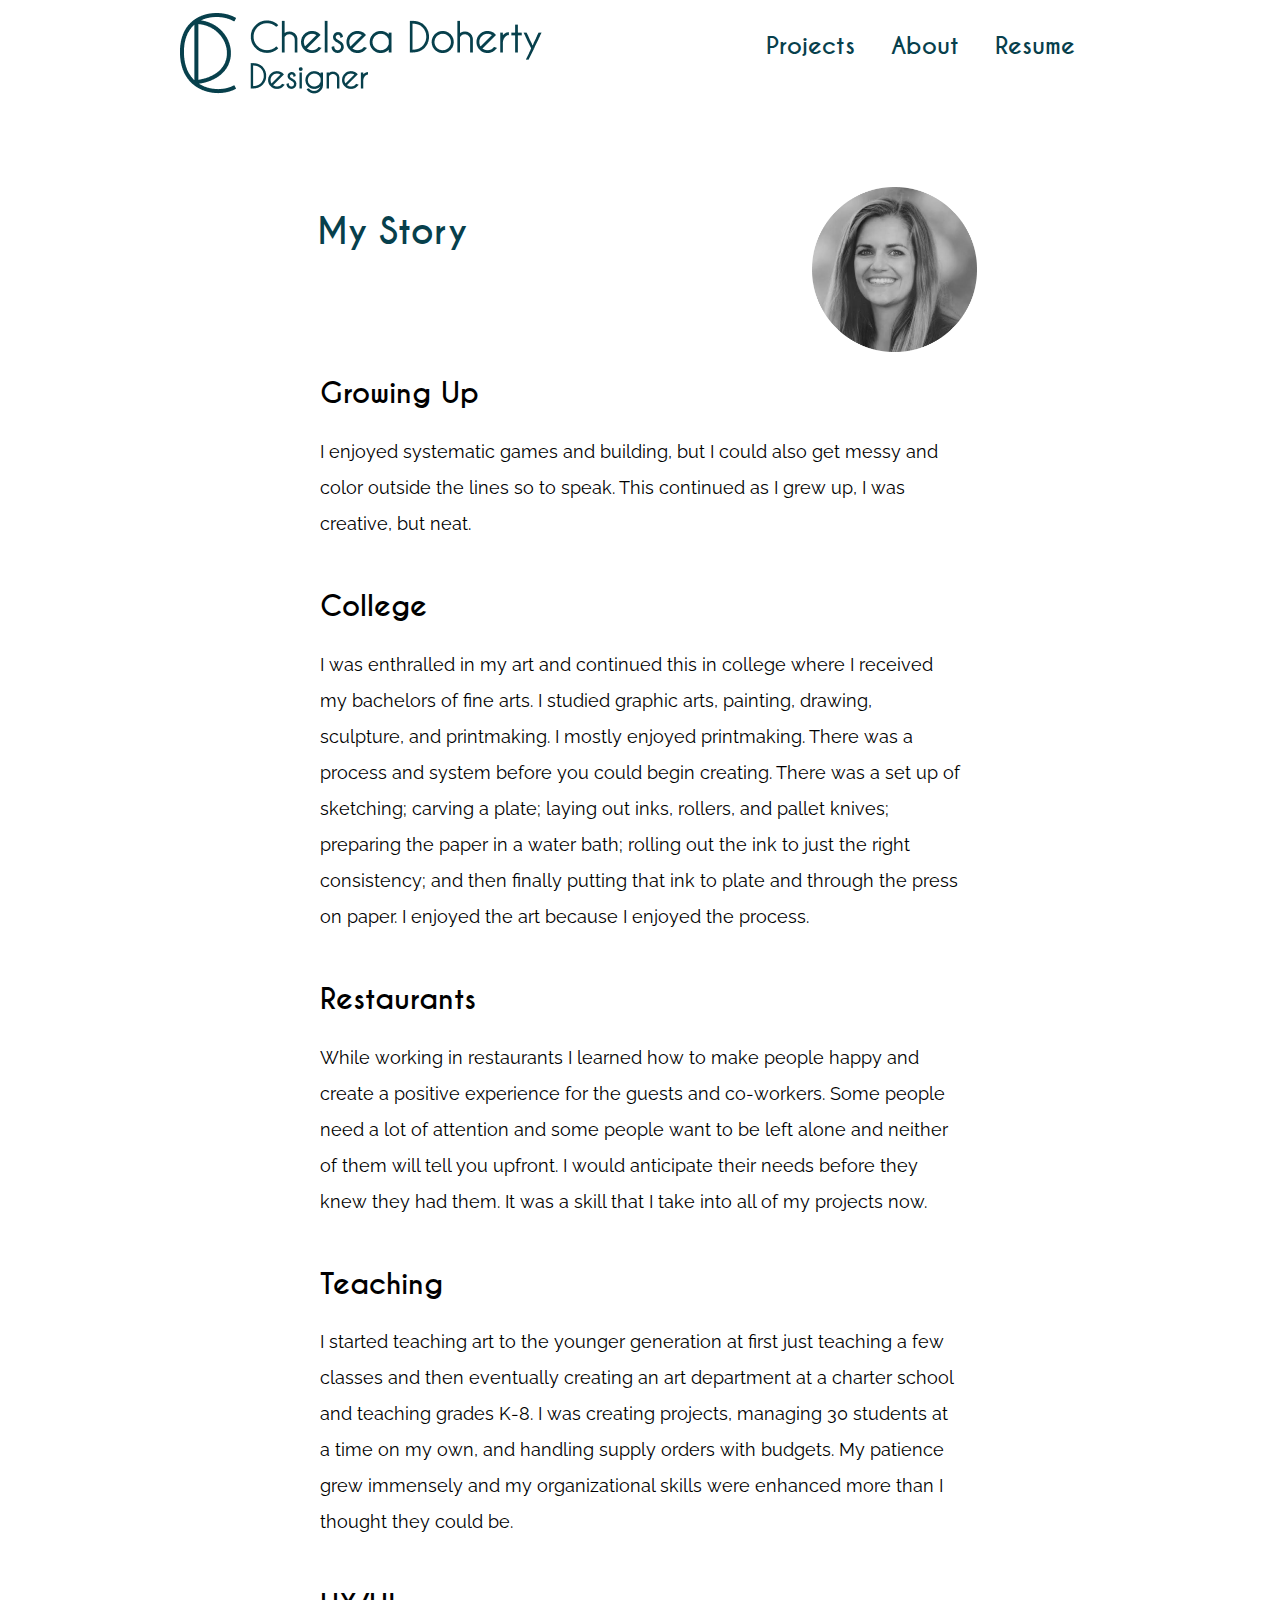
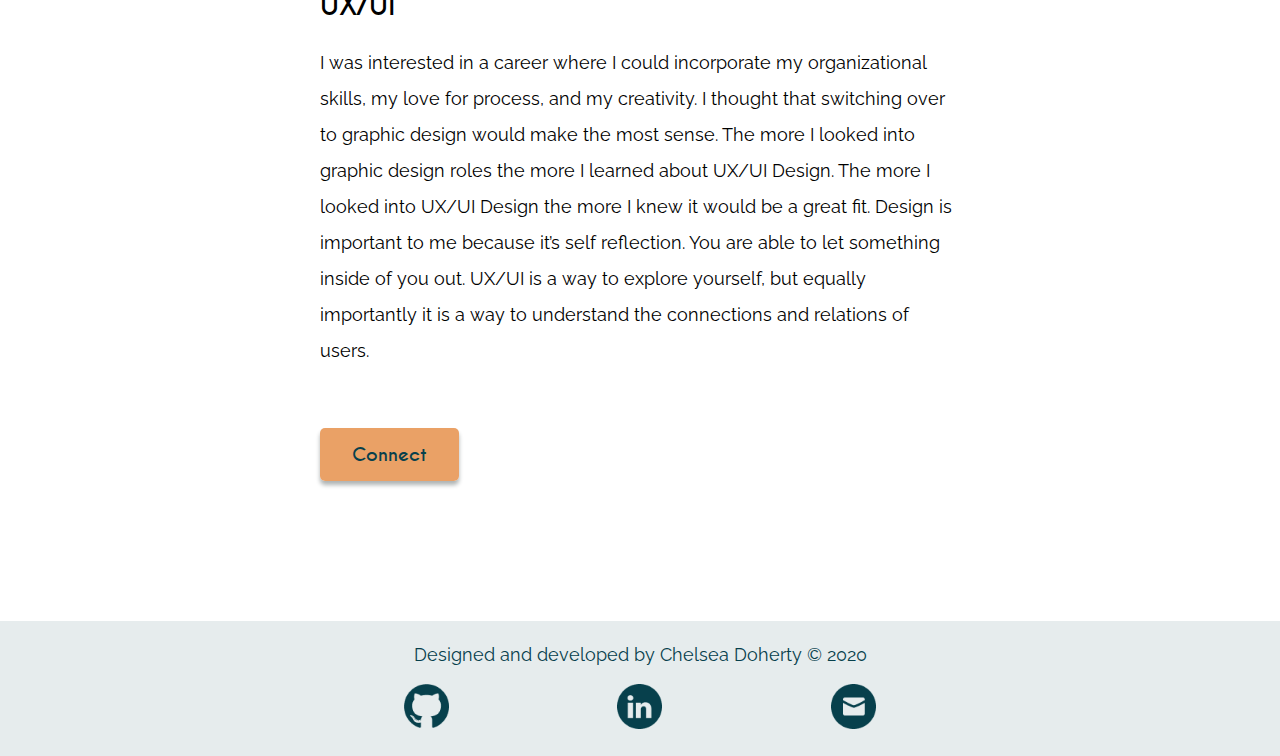
==== about.html @ 0bfe5047 "portfolio review edits" ====
<!DOCTYPE html>
<html>
  <head>
    <meta charset="utf-8">
    <meta name="viewport" content="width=device-width, initial-scale=1.0">
    <title>About | Chelsea Doherty</title>
    <link rel="stylesheet" href="css/reset.css">
    <link rel="stylesheet" href="css/style.css">
    <link href="https://fonts.googleapis.com/css2?family=Raleway:wght@400;700&display=swap" rel="stylesheet">
    <!---FAVICON--->
      <link rel="shortcut icon" type="image/x-icon" href="favicon.ico">
  </head>
  <body>
    <div class="container2">

      <!--- NAV BAR -->
      <div class="header-other">
        <section class="landinglogo">
          <a href="index.html"><img src="img/cdlogo.png" class="cdlogo"></a>
          <a class="logotxt" href="index.html"><img src="img/landinglogo.png"></a>
        </section>
        <section class="navigationbar">
          <ul class="navbar">
            <!---<a class="navbar" href="contact.html">Contact</a>-->
            <a class="navbar" href="index.html#projects">Projects</a>
            <a class="navbar" href="about.html">About</a>
            <a class="navbar" href="cdresume.pdf" target="_blank">Resume</a>
          </ul>
        </section>
      </div>

      <!--- hero unit -->
      <div class="hero-about">
        <section class="heroleft-about">
          <h1>My Story</h1>
        </section>
        <section class="heroright-about">
          <img class="headshot-about" src="img/headshot.png">
        </section>
      </div>


      <!-- ABOUT TEXT -->
      <section class="abouttext">
          <h2>Growing Up</h2>
            <p>I enjoyed systematic games and building, but I could also get messy and color outside the lines so to speak. This continued as I grew up, I was creative, but neat.</p>
          <h2>College</h2>
            <p>I was enthralled in my art and continued this in college where I received my bachelors of fine arts. I studied graphic arts, painting, drawing, sculpture, and printmaking. I mostly enjoyed printmaking. There was a process and system before you could begin creating. There was a set up of sketching; carving a plate; laying out inks, rollers, and pallet knives; preparing the paper in a water bath; rolling out the ink to just the right consistency; and then finally putting that ink to plate and through the press on paper. I enjoyed the art because I enjoyed the process.</p>
          <h2>Restaurants</h2>
            <p>While working in restaurants I learned how to make people happy and create a positive experience for the guests and co-workers. Some people need a lot of attention and some people want to be left alone and neither of them will tell you upfront. I would anticipate their needs before they knew they had them. It was a skill that I take into all of my projects now.</p>
          <h2>Teaching</h2>
            <p>I started teaching art to the younger generation at first just teaching a few classes and then eventually creating an art department at a charter school and teaching grades K-8. I was creating projects, managing 30 students at a time on my own, and handling supply orders with budgets. My patience grew immensely and my organizational skills were enhanced more than I thought they could be.</p>
          <h2>UX/UI</h2>
            <p class="lastp">I was interested in a career where I could incorporate my organizational skills, my love for process, and my creativity. I thought that switching over to graphic design would make the most sense. The more I looked into graphic design roles the more I learned about UX/UI Design. The more I looked into UX/UI Design the more I knew it would be a great fit. Design is important to me because it’s self reflection. You are able to let something inside of you out. UX/UI is a way to explore yourself, but equally importantly it is a way to understand the connections and relations of users.</p>
          <a class="button" href="https://www.index.html/connect" title="Contact Chelsea" target="_blank">Connect</a>
      </section>

      <!--- footer -->
      <section class="footerline">
      </section>
      <div class="footer">
        <section class="footertext">
        <class="footertext">Designed and developed by Chelsea Doherty © 2020
        </section>
        <ul class="socialicon">
          <li class="social"><a href="https://github.com/chels62789" title="Chelsea's Github Page" target="_blank"><img class="git" src="img/github.png"></a>
          <li class="social"><a href="https://www.linkedin.com/in/chelseamaried/" title="Chelsea's Linkedin Page" target="_blank"><img class="linkedin" src="img/linkedin.png"></a>
          <li class="social"><a href="mailto:dohertycarr@gmail.com" title="Chelsea's Email" target="_blank"><img class="mail" src="img/mail.png"></a>
        </ul>
      </div>
    </div>

        <!-- Global site tag (gtag.js) - Google Analytics -->
    <script async src="https://www.googletagmanager.com/gtag/js?id=UA-168282240-1"></script>
    <script>
    window.dataLayer = window.dataLayer || [];
    function gtag(){dataLayer.push(arguments);}
    gtag('js', new Date());

    gtag('config', 'UA-168282240-1');
    </script>
        <!-- End Google Analytics -->
  </body>
</html>
---- css/style.css ----
*, *:before, *:after {
  box-sizing: border-box;
}


@font-face {
    font-family: 'caviar_dreamsregular';
    src: url('../caviardreams/caviardreams-webfont.woff2') format('woff2'),
         url('../caviardreams/caviardreams-webfont.woff') format('woff');
    font-weight: normal;
    font-style: normal;
  }

@font-face {
    font-family: 'caviar_dreamsbold';
    src: url('../caviardreams/caviardreams_bold-webfont.woff2') format('woff2'),
         url('../caviardreams/caviardreams_bold-webfont.woff') format('woff');
    font-weight: normal;
    font-style: normal;
  }

@font-face {
    font-family: 'social_media_circledregular';
    src: url('../socialmedia/socialmedia-webfont.woff2') format('woff2'),
         url('../socialmedia/socialmedia-webfont.woff') format('woff');
    font-weight: normal;
    font-style: normal;
}


html {
  font-family: 'Raleway', sans-serif;
  font-size: 1vh;
  box-sizing: border-box;
  scroll-behavior: smooth;

}

body {
 background-color: white;
 font-family: 'Raleway', sans-serif;
}


.container {
  background-image: url("../img/heroshapes.png");
  background-size: 1440px;
  background-repeat: no-repeat;
  font-family: 'Raleway';
  height: 100vh;
  margin: 0 auto;
  max-width: 1440px;
}


.container2{
  /*background-image: url("../img/backgroundabout.png");
  background-repeat: no-repeat;
  /*background-position: 6.5% 0%;*/
  font-family: 'Raleway';
  height: 100vh;
  margin: 0 auto;
  max-width: 1440px;
}


/* NAVBAR (CD logo, name, navigation bar)*/

.mobilename{
  display: none;
}

.header-homepage{
  /*background-image: url("../img/heroshapes.png");*/
  background-repeat: no-repeat;
  background-size: cover;
  display: flex;
  max-width: 1440px;
}


.header-other{
  background-repeat: no-repeat;
  background-size: cover;/*100% 70.1rem;*/
  display: flex;
  width: 100%;
  /*background-image: url("../img/heroshapes.png");*/
  /*background-position: 15% 0%;*/
}

.cdlogo{
  padding-right: 2%;
}

.landinglogo {
  flex: 1;
  padding-left: 14%;
  padding-top: 1%;
  text-decoration: none;
}

.navigationbar {
  flex: 1;
  margin-left: 0 auto;
  margin-right: 0 auto;
}

.navbar{
  float: left;
  top: 0;
  text-decoration: none;
}

.navbar {
  color: #07404C;
  font-family: 'caviar_dreamsbold';
  font-size: 2.5vh;
}

.navbar:hover{
  color: #000000;
}

.navbar {
  padding: 2rem;
}

/**********************HERO************************/
/* HERO HOMEPAGE*/
.hero{
  color: #07404C;
  display: flex;
  width: 100%;
}

.heroleft {
  flex: 1;
  margin-left:19%;
  margin-top: 7%;
}

.heroright{
  flex: 1;
  margin-left: 30rem;
  margin-top: 10%;
}

.herorightipad{
  display: none;
}

img.headshot {
  padding-top: 5%;
  width: 70%;
}

/*HERO ABOUT*/
.hero-about{
  color: #07404C; /*dark green*/
  display: flex;
  margin-top: 5%;
}

.heroleft-about{
  flex: 1;
  padding-left: 14%;
}

.heroright-about{
  flex: 1;
}

img.headshot-about{
  margin-left: 15%;
  margin-top: 5%;
  width:30%;
}

/*HERO PROJECT*/

.project-right-mobile{
  display: none;
}
.project-hero{
  color: #07404C; /*dark green*/
  display:flex;
  margin-top: 0%;
}

.ccf-title{
  padding-bottom: 5%;
}

.project-left{
  flex:1.2;
  padding-left: 5%;
}

.project-right{
  flex:1;

  width: 100%;
}

.ccfdesktop{
  padding-top: 10%;
  width: 90%;
}

/* DEFAULT STYLES*/

.twolist{
  flex: 1;
  font-family: 'Raleway';
  font-size: 2rem;
  line-height: 3rem;
  margin-bottom: 5%;
  padding-bottom: 0%;
  width: 36rem;
}

.threelist{
  flex: 1;
  font-family: 'Raleway';
  font-size: 1.6rem;
  line-height: 4rem;
  margin-bottom: 5%;
  padding-bottom: 0%;
  width: 20rem;
}

p{
  font-family: 'Raleway';
  font-size: 2rem;
  line-height: 4rem;
  margin-bottom: 2%;
  margin-left: auto;
  margin-right: auto;
  padding-bottom: 0%;
  padding-left: 25%;
  padding-right: 25%;
}

h1 {
  font-family: 'caviar_dreamsbold';
  font-size: 3.9rem;
  font-style: bold;
  padding-bottom: 2%;
  padding-top: 10%;
  margin-left: 25%;
}

h2 {
  font-size: 3.125rem;
  font-family: 'caviar_dreamsbold';
  padding-bottom: 2%;
  padding-top: 2%;
  margin-left: 25%;
}

h3 {
  font-family: 'Raleway', sans-serif;
  font-weight: normal;
  font-size: 2.4rem;
  line-height: 3rem;
  padding-bottom: 2rem;
  padding-top: 5%;
}

h4{
  font-size: 2.4rem;
  font-weight: bolder;
}

h5{
  font-family: 'Raleway';
  font-size: 1.6rem;
  line-height: 3rem;
}

h6{
  font-size: 2rem;
  line-height: 3rem;
}

h7{
  font-family: 'caviar_dreamsbold';
  line-height: 6rem;
  font-size: 5rem;
}



.h3home{
  display: block;
  font-size: 2.4rem;
  padding-bottom: 20%;
  padding-top: 2%;

}


.button{
  background-color: #EAA166;
  border: none;
  border-radius: 5px;
  box-shadow: 0px 4px 4px #AFB4B4;
  color: #07404C;
  font-family: 'caviar_dreamsbold';
  font-size: 2rem;
  margin-bottom: 10%;
  margin-left: 25%;
  margin-top: 25%;
  padding: 15px 32px;
  text-align: center;
  text-decoration: none;
}

.casestudy-connect{
  background-color: #EAA166;
  border: none;
  border-radius: 5px;
  box-shadow: 0px 4px 4px #AFB4B4;
  color: #07404C;
  font-family: 'caviar_dreamsbold';
  font-size: 2rem;
  margin-bottom: 10%;
  margin-left: 25%;
  margin-top: 25%;
  padding: 15px 32px;
  text-align: center;
  text-decoration: none;
}



 .email{
   text-decoration: none;
 }

.button-connect{
  background-color: #EAA166;
  border: none;
  border-radius: 5px;
  box-shadow: 0px 4px 4px #AFB4B4;
  color: #07404C;
  font-family: 'caviar_dreamsbold';
  font-size: 2rem;
  margin-bottom: 10rem;
  padding: 15px 32px;
  text-decoration: none;
  text-align: center;
}

.button:hover{
    color: none;
     background: #EAC6A8;
}

.button-connect:hover{
  color: none;
   background: #EAC6A8;
}

.buttoncasestudy:hover{
  color: none;
   background: #EAC6A8;
}

.spacer{
  height: 5%;
}

.spacer2{
  height: 15%;
}


/*************************** HOMEPAGE*************************/

/* CAPSTONE PROJECT*/

.projectline{
background-color: #E6ECED;
height: 5px;

}

.projectlineimg{
background-color: #E6ECED;
height: 5px;
}

.projectlinebottom1{
background-color: #E6ECED;
height: 5px;
margin-top: 75px;
margin-bottom: 0;
}

.capstoneproject {
  color: #07404C;
  display: flex;
  margin-bottom: 3%;
  margin-top: 5%;
  width: 100%;
}

.capstone{
  /*background-color: #FDEACE;*/
  flex: 1;

}

.capimage{
  flex: 1;
}


.homedescription {
  margin-left: auto;
  margin-right: auto;
  padding-left: 25%;
  padding-right: 25%;
}

img.tvpreview{
  width:50%;
}

/* COMMONCORE PROJECT*/
.commoncoreproject{
  color: #07404C;
  display:flex;

}

.commoncore{
  /*background-color: #BFD5DA;*/
  flex: 1;

}

.ccfimage{
  flex: 1;
  width: 100%;
}


img.ccfpreview{
  width: 100%;
}



/*************************** ABOUT*************************/

.abouttext{
  padding-bottom: 12%;
}

.lastp{
  margin-bottom: 6%;
}



/*************************** COMMON CORE FINDER *************************/

.tvtellhero2{
  width: 50%;
  margin-top: 3%;
}

/**** PROJECT INTRO ****/
.introduction{
  padding-bottom: 5%;
  padding-top: 5%;
}


/**** DELIVERABLES ****/
.deliv-description{
  background-color: #F2F1F1;
  display: flex;
  padding-bottom: 3%;
  padding-top: 3%;
}

.role{
  margin-left: 25%;
  width: 30rem;
}

.tools{
  width: 30rem;
}

.deliverables{
  width: 30rem;
}

.deliv{
  font-size: 3.125rem;
  line-height: 4rem;
}

.delivs{
  font-size: 1.6rem;
  line-height: 3rem;
  list-style-type: none;
}

/**** DISCOVERY AND RESAERCH ****/

.casestudysection{
  background-color: #FDEACE;
  font-family: 'caviar_dreamsregular';
  margin-left: 0;
  margin-top: 5%;
  margin-bottom: 2%;
  margin-right: 45%;
  padding-left: 25%;
  padding-top: 2%;
}

.onesixbold{
  font-size: 2rem;
  font-weight: bolder;
  line-height: 4rem;
  margin-left: 25%;

}

.most{
  display: flex;
  margin-left: auto;
  margin-right: auto;
  padding-left: 25%;
  padding-right: 25%;
}

.mostleft{


}

.mostright{
padding-left: 4%;
}

.percent{
  display: flex;
  padding-bottom: 5%;
  padding-top: 5%;
  margin-left: auto;
  margin-right: auto;
  font-size: 2rem;
  padding-left: 25%;
  padding-right: 25%;
  line-height: 4rem;
}

.eight{
  background-image: url("../img/crmcircle.png");
  background-repeat: no-repeat;
  padding-right: 5%;
}

.sixtysix{
  background-image: url("../img/bluecircle.png");
  background-repeat: no-repeat;
  padding-right: 5%;
}

.eightythree{
  background-image: url("../img/crmcircle.png");
  background-repeat: no-repeat;
  margin-bottom: 3%;
}


.squaretext{
  background-color: #F2F1F1;
  font-family: 'Raleway';
  font-size: 2rem;
  line-height: 4rem;
  margin-left: 25%;
  margin-bottom: 5%;
  padding: 5% 5% 5% 5%;
  width: 50%;
}

.squaretextblue{
  background-color: #BFD5DA;
  font-family: 'Raleway';
  font-size: 2rem;
  line-height: 4rem;
  margin-bottom: 5%;
  margin-left: 25%;
  padding: 5% 5% 5% 5%;
  width: 50%;
}

/***** The Competition ******/


.competition{
  font-size: 1.6rem;
  display: flex;
  margin-left: auto;
  margin-right: auto;
  margin-top: 2%;
  margin-bottom: 5%;
  text-align: left;
  width: 100%;
  padding-left: 25%;
  padding-right: 25%;
}


.comps{
  font-size: 2rem;
  font-family: 'Raleway';
  line-height: 3rem;
  margin-top: 5%;
  margin-bottom: 5%;
}


b.comps{
  text-align: left;
  font-size: 2rem;
  line-height: 3rem;
  font-weight: bolder;
}

.pinterest{
  flex: 1;
  padding-right: 10%;
}

.googlec{
  flex:1;
  padding-right: 10%;
}

.tpayt{
  flex:1;
}

/***** USER PERSONAS ******/


.personas{
  display: flex;
  margin-left: 25%;
  margin-bottom: 5%;
}

.personaimg{
  padding-bottom: 10%;
}

.alana{
padding-left: 20rem;
}

.personatxt{
  font-family: 'Raleway';
  font-size: 2rem;
  line-height: 3rem;
}

.buttoncasestudy{
  background-color: #EAA166;
  border: none;
  box-shadow: 0px 4px 4px #AFB4B4;
  border-radius: 5px;
  color: #07404C;
  font-family: 'caviar_dreamsbold';
  font-size: 2rem;
  margin: 25% 0% 25% 25%;
  padding: 15px 32px;
  text-align: center;
  text-decoration: none;
}


.audience{
  width: 30rem;
  padding-top: 3%;
  padding-bottom: 3%;
  padding-left: 3%;
  margin-left: 25%;
  background-color: #BFD5DA; /*blue*/
}

.priorities{
  background-color: #FDEACE; /*cream*/
  margin-left:35%;
  margin-bottom: 5%;
  padding-top: 5%;
  padding-bottom: 5%;
  padding-left: 7%;
  width: 50rem;
}

/*
li{
  font-size: 2rem;
  line-height: 3rem;
  width: 72rem;
}
*/

/****** USER FLOWS *****/

.userflows{
  margin-left: 25%;
  padding-bottom: 5%;
}


.ufsketch{
  padding-bottom: 5%;
  width: 75%;
}

.ufvector{
  padding-bottom: 5%;
  width: 75%;
}



/****** WIREFRAMES ************/

.wireframes{
  display: inline;
  margin-left: 16rem;
  padding-bottom: 5%;
  width: 80rem;
}

.wireframesketch{
  display: block;
  margin-left: auto;
  margin-right: auto;
  width: 50%;
}

.wireframevector{
  display: block;
  margin-left: auto;
  margin-right: auto;
  margin-bottom: 5%;
  width: 50%;
}

.whatchange{
  margin-left: 25%;
}

.addmargin{
  margin-left: 25%;
}




/***************** VISUAL DESIGN ********************/

.centerimg{
  display: block;
  margin-left: auto;
  margin-right: auto;
  margin-top: 5%;
}

.tvcenterimg{
  display: block;
  margin-left: auto;
  margin-right: auto;
  margin-top: 5%;
  width:50%;
  padding-bottom: 5%;
}

.tvcenterimg2{
  display: block;
  margin-left: auto;
  margin-right: auto;
  margin-top: 5%;
  width:100%;
  padding-bottom: 5%;
}

.tvcenterimg3{
  display: block;
  margin-left: auto;
  margin-right: auto;
  margin-top: 5%;
  width:50%;
  padding-bottom: 5%;
}

.tvbranding{
  width:25%;
}

.centerimgsmaller{
  display: block;
  margin-left: auto;
  margin-right: auto;
  margin-top: 5%;
  margin-bottom:5%;
}

.usertest{
  margin-top: 500px;
}

/*
ul{
  font-size: 2rem;
  font-weight: bold;
  line-height: 3rem;
}

*/

.brainstormname{
  background-color: #BFD5DA;
  display: flex;
  list-style: none;
  margin-left: 25%;
  margin-bottom: 5%;
  padding: 5%;
  width: 50%;
}

.keyword{
  width: 40rem;
}

.names{
  width: 25rem;
}


/* CONCLUSION */

.conclusiontxt{
  padding-top: 3%;
  padding-bottom: 3%;
}

.back{
  text-align: center;
  font-family: 'caviar_dreamsregular';
  font-size: 20rem;
  padding-bottom: 5%;
}

img.backtotop{
  width: 10rem;
  height: 10rem;
}



/***************************  FOOTER ***************************************/

.footerline{
  /*background-color: #07404C;*/
  height: 3px;
}

.footer{
  background-color: #E6ECED;
  color: #07404C;
  display: inline-block;
  width: 100%;
}


.footertext{
  flex: 1;
  margin-top: 2%;
  margin-bottom: 1%;
  font-size: 2rem;
  text-align: center;
}


.socialicon{
  display: flex;
  padding-left: 25%;
  padding-right: 25%;
  margin-bottom: 1%;
}

.social{
  margin: 0 auto;
  padding-top: 1%;
  padding-bottom: 2%;

}


/* SOCIAL ICONS*/

img.mail{
  height: auto;
  width: 5rem;
}

img.git{
  height: auto;
  width: 5rem;
}

img.linkedin{
  height: auto;
  width: 5rem;
}

img.insta{
  height: auto;
  width: 5rem;
}



/*************************** MEDIA QUERIES *************************/

/****************************IPAD LANDSCAPE**************************/
@media screen and (max-width: 1115px) {

  .container{
    background-size: 1115px;
  }


  .navbar{
    padding-left: 0;
  }

.logotxt{
  padding: 2%;
  width: 80%;
}

  .landinglogo{
    display: flex;
    margin: 1%;
  }

h7{
  display:none;
}

}


/****************************IPAD PORTRAIT****************************/
@media screen and (max-width: 990px) {


  img.headshot {
  display: block;
  width: 25%;
  }

  .herorightipad{
    display: flex;
      background-color: #BFD5DA;
  }

  .heroright{
    display: none;
  }

  .heroleft{
    background-color: none;
  }

  .headshotipad{
    padding-top: 5%;
    width:25%;
    margin-left: 10%;
  }

.container{
  width: 100%;
  background-image: none;
  margin: 0 auto;
}

.container2{
  width: 100%;
  background-image: none;
  margin: 0 auto;
}

h1{
  margin-left: 10%;
}

h2{
  margin-left: 10%;
  padding-top: 10%;
}

p{
  padding-left: 10%;
  padding-right: 10%;
  padding-bottom: 10%;
}

.button{
  margin-top: 10%;
  margin-left: 10%;
  margin-right: auto;
  margin-bottom: 50px;
}



.button-connect{
  margin-left: auto;
  margin-right: auto;
}




.logotxt{
  height: 85%;
  width: 80%;
  display:none;

}

.landinglogo{
  padding-left: 2%;
}

.cdlogo {
 margin-left: none;
 padding-left: none;
 margin-bottom: 0;
 margin-bottom: 0;

}

.header-homepage{
  padding: 0;
  margin: 0;
}

.header-other{
  padding-top: 1%;
  margin-bottom: 1%;

}

.navbar {
  display: flex;
  margin-top: 0;
  margin-bottom: 0;

}

.mobilename{
  background-color:#BFD5DA;
  display: block;
  font-size: 4rem;
  font-family: 'caviar_dreamsbold';
  margin-right: auto;
  margin-left: auto;
  color: #07404C;
  padding-top: 5%;
  padding-left: 10%;
  padding-right: 10%;

}

.heroleft{
  background-color:#BFD5DA;
  margin-left: auto;
  margin-right: auto;
  height:375px;
  margin-top: 0;
  padding-top: 5%;
  padding-left: 10%;
  padding-right: 10%;
  text-decoration: none;
}

.hero{
  padding-left: 0;
  display:block;
}

.mobilelanding{
  background-color: #BFD5DA;
}

.h3home{
  background-color: #BFD5DA;
  display: block;
  margin-left: 0;
  margin-top: 2%;
}

.capstone{
  flex:none;
  height: 400px;
  margin-bottom: 0;
}

.capstoneproject{
  display:block;
  margin-top: 50px;
  margin-left: 0;
  padding-bottom: 0;
}

.projectlinebottom{
  display: none;
}

.projectlineimg{
  display: none;
}

.homedescription{
  padding-left: 10%;
  padding-right: 10%;

}

.commoncoreproject{
  display:block;
  margin-top: 50px;
  padding-bottom: 0;
}

.commoncore{
  height:450px;
}

.hero{
  display:block;

}

.hero-about{
  padding-bottom: 10%;
  background-color:#BFD5DA;
  margin-bottom: 10%;
  margin-top: 0;
  padding-top: 5%;
}

.heroleft-about{
  padding-left:0;
  margin-top: auto;
  margin-bottom: auto;

}
img.headshot-about{
  width:60%;
}

.ccfpreview{

}

.spacer2{

}

/*****************************CASESTUDY IPAD (PORTRAIT max 990)*****************************/



.centerimg{
  width: 100%;
  margin-left: 0;
  margin-right: 0;
}

.centerimgsmaller{
  width: 60%;
  margin-left: 20%;
}

.project-hero{
  background-color: #BFD5DA;
  display: block;
  width: 100%;
  height: 80%;
  margin-top: 0px;
}

.ccfdesktop{
  width: 50%;
  padding-bottom: 3%;
}

.project-right-mobile{
  display: inline;
  margin-left: 25%;
  margin-right: 25%;
  margin-top: 3%;
  width: 100%;
}
.project-right{
  display:none;
}


.role{
  margin-left: 5%;
}
.deliverables{
  margin-right: 5%;
}

.tools{
  margin-left: 5%;
}

.casestudysection{
  margin-right: auto;
  margin-left: auto;
  padding-left: 10%;
  margin-top: 10%;
}

.onesixbold{
  margin-left: auto;
  margin-right: auto;
  width: 80%;
}

.most{
  display:block;
  padding-left: 10%;
  padding-right: 10%;
}

.mostright{
  padding-left: 0;
}

.percent{
  display:block;
  width: 80%;
  padding:0;
}

.eight{
  background-size: contain;
}

.sixtysix{
  background-size: contain;
}

.eightythree{
  background-size: contain;
}

.squaretext{
  width:80%;
  margin-left: auto;
  margin-right: auto;
}

.competition{
  text-align: left;
  padding-top: 5%;
  padding-left: 0;
  padding-right: 0;
  width:80%;

}

.pinterest{
  padding-bottom: 10%;
}

.googlec{
  padding-bottom: 10%;
  line-height: 3rem;
}

.squaretextblue{
  width: 80%;
  margin-left: auto;
  margin-right: auto;
  margin-bottom: 10%;
}

.personas{
  width: 60%;
  margin-left:20%;

}

.courtney{
  padding-top: 10%;
}

.alana{
  padding-left: 20%;
  padding-top: 10%;
  padding-bottom: 10%;
}
h6{
  line-height: 3rem;
  width: 80%;
}

b{
  font-size: 1.6rem;
  font-weight: bolder;
  line-height: 3rem;

}
.comps{
  font-size: 2rem;
  line-height: 3rem;
}
.buttoncasestudy{
  margin-left: 10%;
}

.audience{
  margin-left: auto;
  margin-right: auto;
  padding-left: 15%;
  width: 80%;
}

.priorities{
  margin-left: auto;
  margin-right: auto;
  padding-left: 15%;
  width:80%
}

.userflows{
  padding-top: 5%;
  margin-left: 0;
}

.ufsketch{
  width: 100%;
}

.ufvector{
  width: 100%;
}

.whatchange{
  margin-left: auto;
  margin-right: auto;
  padding-left: 10%;
  padding-top: 10%;
}

.brainstormname{
  margin-left: auto;
  margin-right: auto;
  width: 80%;
}

.addmargin{
 padding-left: 0;
 margin-left: 10%;
}

.heroleft-about{
  padding-left: 30%;
}

.casestudy-connect{
  margin-left: 10%;
}

h6{
  margin-left: 10%;
}

/*FOOTERIPAD*/

.footerline{
  margin-top: 5%;
}

.footertext{
  padding-top: 2%;
  font-size: 1.6rem;
}

.socialicon{
  padding-top: 2%;
  padding-left: 10%;
  padding-right: 10%;
  padding-bottom: 2%;
}

}

/*****************************MOBILE*****************************/
@media screen and (max-width: 575px) {

  img.headshot {
    display: none;
  }

.container{
  width: 100%;
  background-image: none;
  margin: 0 auto;
}

.container2{
  width: 100%;
  background-image: none;
  margin: 0 auto;
}

h1{
  margin-left: 10%;
}

h2{
  margin-left: 10%;
  padding-top: 10%;
}

p{
  padding-left: 10%;
  padding-right: 10%;
  padding-bottom: 10%;
}

h6{
  font-size: 2rem;
}

.button{
  margin-top: 10%;
  margin-left: 10%;
  margin-right: auto;
}

.button-connect{
  margin-bottom: 10%;
  margin-left: auto;
  margin-right: auto;
}


.logotxt{
  height: 85%;
  width: 80%;
  display:none;

}

.landinglogo{
  padding-left: 2%;
}

.cdlogo {
 margin-left: none;
 padding-left: none;

}

.header-homepage{
  padding: 0;
  margin: 0;
}


.navigationbar{
  width: 50%;
}

.navbar {
  display: flex;
  padding: 2rem;
  font-size: 2rem;

}

.mobilename{
  background-color:#BFD5DA;
  display: block;
  font-size: 4rem;
  font-family: 'caviar_dreamsbold';
  margin-right: auto;
  margin-left: auto;
  color: #07404C;
  padding-top: 10%;
  padding-left: 10%;
  padding-right: 10%;

}

.heroleft{
  background-color:#BFD5DA;
  margin-left: auto;
  margin-right: auto;
  height:300px;
  margin-top: auto;
  margin-bottom: auto;
  padding-top: 5%;
  padding-left: 10%;
  padding-right: 10%;
  text-decoration: none;
}

.hero{
  padding-left: 0;
  display:block;
}

.mobilelanding{
  background-color: #BFD5DA;
}

.h3home{
  background-color: #BFD5DA;
  display: block;
  margin-left: 0;
  margin-top: 2%;
}

.capstone{
  flex:none;
  height: 350px;
  margin-bottom: 0;
}

.capstoneproject{
  display:block;

  margin-left: 0;
  padding-bottom: 0;
}

.homedescription{
  padding-left: 10%;
  padding-right: 10%;

}

.commoncoreproject{
  display:block;
  padding-bottom: 0;
}

.commoncore{
  height:375px;
}

.hero{
  display:block;

}

.hero-about{
  padding-bottom: 10%;
  background-color:#BFD5DA;
  margin-bottom: 10%;
  margin-top: 0;
  padding-top: 5%;
  display: block;
}

.heroleft-about{
  padding-left:0%;
  margin-top: auto;
  margin-bottom: auto;
}

.heroright-about{
  margin-left: 35%;

}

img.headshot-about{
  text-align: center;
  margin-left: auto;
  margin-right: auto;
}

.ccfpreview{

}

.spacer2{

}

/*****************************MOBILE CASE STUDY CASESTUDY MOBILE*****************************/
.centerimg{
  width: 100%;
  margin-left: 0;
  margin-right: 0;
}

.tvcenterimg2{
  display: block;
  padding-left: 10px;
  padding-right: 10px;
  margin-left: 10px;
  margin-right: auto;
  margin-top: 5%;
  width:100%;
  padding-bottom: 5%;
}

.tvcenterimg{
  width: 100%;
}

.tvcenterimg3{
  width: 100%;
  padding-left: 5px;
  padding-right: 5px;
}


.centerimgsmaller{
  width: 60%;
  margin-left: 20%;
}

.project-hero{
  background-color: #BFD5DA;
  display: block;
  width: 100%;
  height: 115%;
}

.ccfdesktop{
  padding-bottom: 5%;
  width: 200%;
}

.ccf-title{
  margin-left: 0;
  margin-right: 0;
  padding-left: 10%;
  padding-right: 10%;
}

.project-right-mobile{
  display: block;
  width: 50%;
  margin-left: 0;
}

.project-right{
  display:none;
}

.project-left{
  padding:0;
}

.role{
  margin-left: 5%;
}
.deliverables{
  margin-right: 5%;
}

.tools{
  margin-left: 5%;
}

.casestudysection{
  margin-right: auto;
  margin-left: auto;
  padding-left: 10%;
  margin-top: 10%;
}

.onesixbold{
  margin-left: auto;
  margin-right: auto;
  width: 80%;
  font-size: 2rem;
}

.most{
  display:block;
  padding-left: 10%;
  padding-right: 10%;
}

.percent{
  display:block;
  width: 80%;
  padding:0;
}

.eight{
  margin-top: 10%;
}

.squaretext{
  width:80%;
  margin-left: auto;
  margin-right: auto;
}

.competition{
  text-align: left;
  padding-top: 5%;
  padding-bottom: 5%;
  width:80%;
  display:block;
  padding-left: 0px;
  padding-right: 0px;
  margin-left: auto;
  margin-right: auto;
}

b.comps{
  font-size: 2rem;
}

.pinterest{
  padding-bottom: 10%;
  padding-right: 0px;
}

.googlec{
  padding-bottom: 10%;
  line-height: 3rem;
  padding-right: 0px;
}

.squaretextblue{
  width: 80%;
  margin-left: auto;
  margin-right: auto;
  margin-bottom: 15%;
}

.personas{
  display:block;
}

.personatxt{
  font-size: 2rem;
}

.courtney{
  padding-top: 10%;
}

.alana{
  padding-left: 0;
  padding-top: 10%;
  padding-bottom: 10%;
}
h6{
  line-height: 3rem;
  width: 80%;
}
.comps{
  font-size: 2rem;
  line-height: 3rem;
}
.buttoncasestudy{
  margin-left: 10%;
}

.audience{
  margin-left: auto;
  margin-right: auto;
  padding-left: 15%;
  width: 80%;
}

.priorities{
  margin-left: auto;
  margin-right: auto;
  padding-left: 15%;
  width:80%
}

.userflows{
  padding-top: 5%;
  margin-left: 0;
}

.ufsketch{
  width: 100%;
}

.ufvector{
  width: 100%;
}

.whatchange{
  margin-left: auto;
  margin-right: auto;
  padding-left: 10%;
  padding-top: 10%;
}

.brainstormname{
  margin-left: auto;
  margin-right: auto;
  width: 80%;
}

/*FOOTERMOBILE*/

.footerline{
  margin-top: 5%;
}

.footertext{
  padding-top: 2%;
  font-size: 1.6rem;
}

.socialicon{
  padding-top: 2%;
  padding-left: 10%;
  padding-right: 10%;
  padding-bottom: 2%;
}

}


/*****************************MOBILE SMALL*****************************/
@media screen and (max-width: 375px) {

.project-hero{
  background-color: #BFD5DA;
  display: block;
  width: 100%;
  height: 80%;
}

}
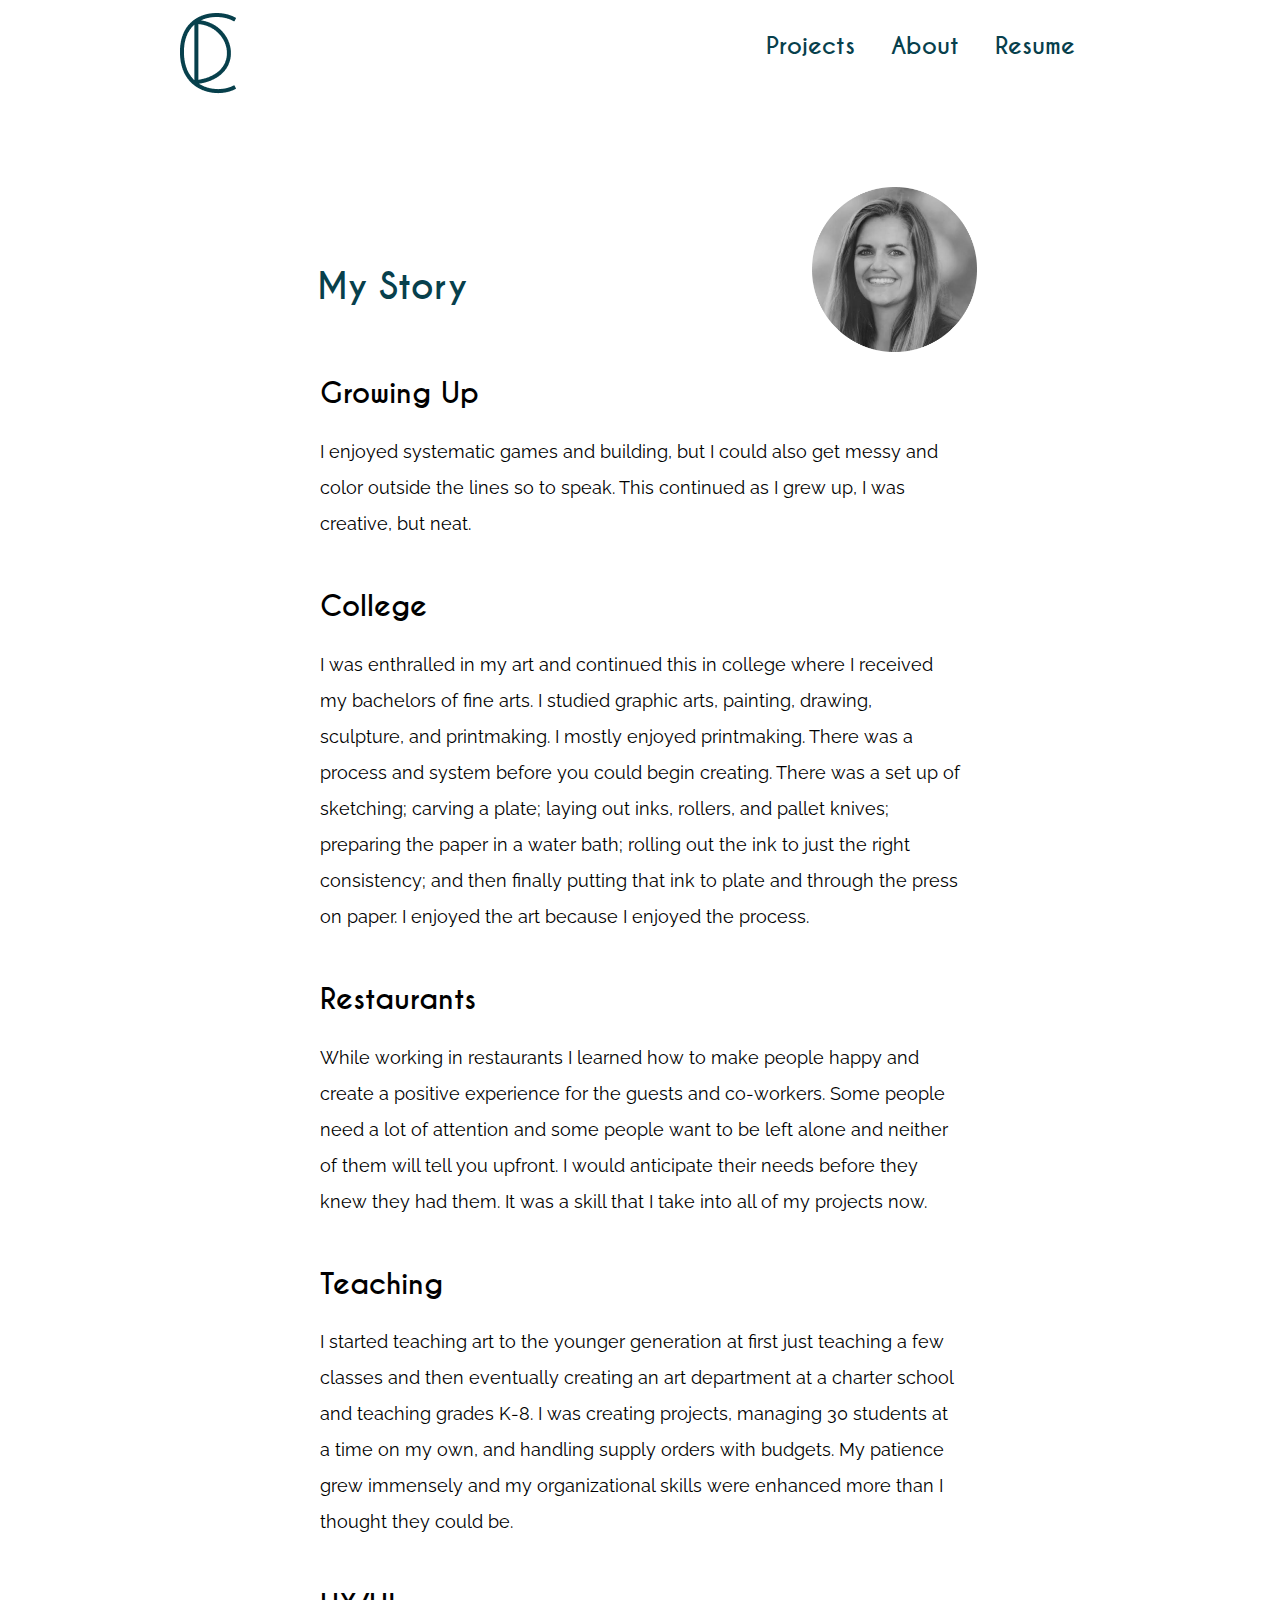
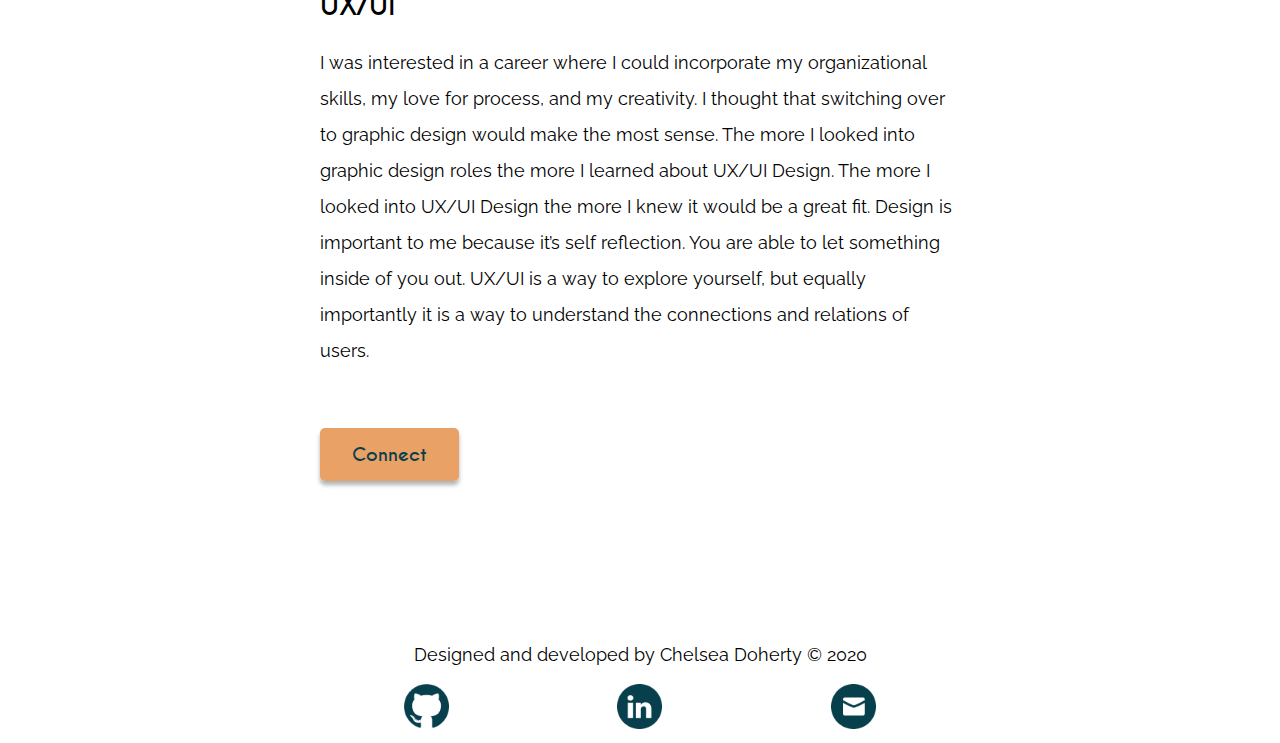
==== commit 9ddbd77f: "validator changes" ====
--- a/about.html
+++ b/about.html
@@ -1,5 +1,5 @@
 <!DOCTYPE html>
-<html>
+<html  lang="en">
   <head>
     <meta charset="utf-8">
     <meta name="viewport" content="width=device-width, initial-scale=1.0">
@@ -7,7 +7,7 @@
     <link rel="stylesheet" href="css/reset.css">
     <link rel="stylesheet" href="css/style.css">
     <link href="https://fonts.googleapis.com/css2?family=Raleway:wght@400;700&display=swap" rel="stylesheet">
-    <!---FAVICON--->
+    <!--FAVICON-->
       <link rel="shortcut icon" type="image/x-icon" href="favicon.ico">
   </head>
   <body>
@@ -16,8 +16,7 @@
       <!--- NAV BAR -->
       <div class="header-other">
         <section class="landinglogo">
-          <a href="index.html"><img src="img/cdlogo.png" class="cdlogo"></a>
-          <a class="logotxt" href="index.html"><img src="img/landinglogo.png"></a>
+          <a href="index.html"><img src="img/cdlogo.png" class="cdlogo" alt="CD logo"></a>
         </section>
         <section class="navigationbar">
           <ul class="navbar">
@@ -35,7 +34,7 @@
           <h1>My Story</h1>
         </section>
         <section class="heroright-about">
-          <img class="headshot-about" src="img/headshot.png">
+          <img class="headshot-about" src="img/headshot.png" alt="CD headshot">
         </section>
       </div>
 
--- a/css/style.css
+++ b/css/style.css
@@ -119,6 +119,7 @@
 
 .navbar:hover{
   color: #000000;
+  text-decoration: underline;
 }
 
 .navbar {
@@ -246,7 +247,7 @@
   font-size: 3.9rem;
   font-style: bold;
   padding-bottom: 2%;
-  padding-top: 10%;
+  padding-top: 20%;
   margin-left: 25%;
 }
 
@@ -264,7 +265,7 @@
   font-size: 2.4rem;
   line-height: 3rem;
   padding-bottom: 2rem;
-  padding-top: 5%;
+  padding-top: 3%;
 }
 
 h4{
@@ -475,7 +476,7 @@
 /**** PROJECT INTRO ****/
 .introduction{
   padding-bottom: 5%;
-  padding-top: 5%;
+  padding-top: 3%;
 }
 
 
@@ -640,6 +641,10 @@
   padding-right: 10%;
 }
 
+.pinimg{
+  margin-bottom: 10%;
+}
+
 .googlec{
   flex:1;
   padding-right: 10%;
@@ -656,6 +661,7 @@
   display: flex;
   margin-left: 25%;
   margin-bottom: 5%;
+  margin-top: 1%;
 }
 
 .personaimg{
@@ -729,7 +735,16 @@
 
 .ufvector{
   padding-bottom: 5%;
+  margin-left: auto;
+  margin-right: auto;
   width: 75%;
+}
+
+.tvufvector{
+  text-align: center;
+  padding-bottom: 5%;
+  margin-left: 10%;
+  width: 50%;
 }
 
 
@@ -771,6 +786,14 @@
 
 /***************** VISUAL DESIGN ********************/
 
+.threetimes{
+  display: block;
+  width: 50%;
+  margin-left: auto;
+  margin-right: auto;
+  margin-top: 5%;
+}
+
 .centerimg{
   display: block;
   margin-left: auto;
@@ -819,6 +842,13 @@
 
 .usertest{
   margin-top: 500px;
+}
+
+.update{
+  margin-left: 25%;
+  padding-top: 5%;
+  padding-bottom: 5%;
+
 }
 
 /*
@@ -863,6 +893,14 @@
   padding-bottom: 5%;
 }
 
+.down{
+  color: #07404C;
+  text-align: center;
+  font-family: 'caviar_dreamsbold';
+  font-size: 20rem;
+  padding-bottom: 5%;
+}
+
 img.backtotop{
   width: 10rem;
   height: 10rem;
@@ -877,7 +915,7 @@
   height: 3px;
 }
 
-.footer{
+footer{
   background-color: #E6ECED;
   color: #07404C;
   display: inline-block;
@@ -1364,7 +1402,7 @@
 }
 
 .ufvector{
-  width: 100%;
+  width: 25%;
 }
 
 .whatchange{
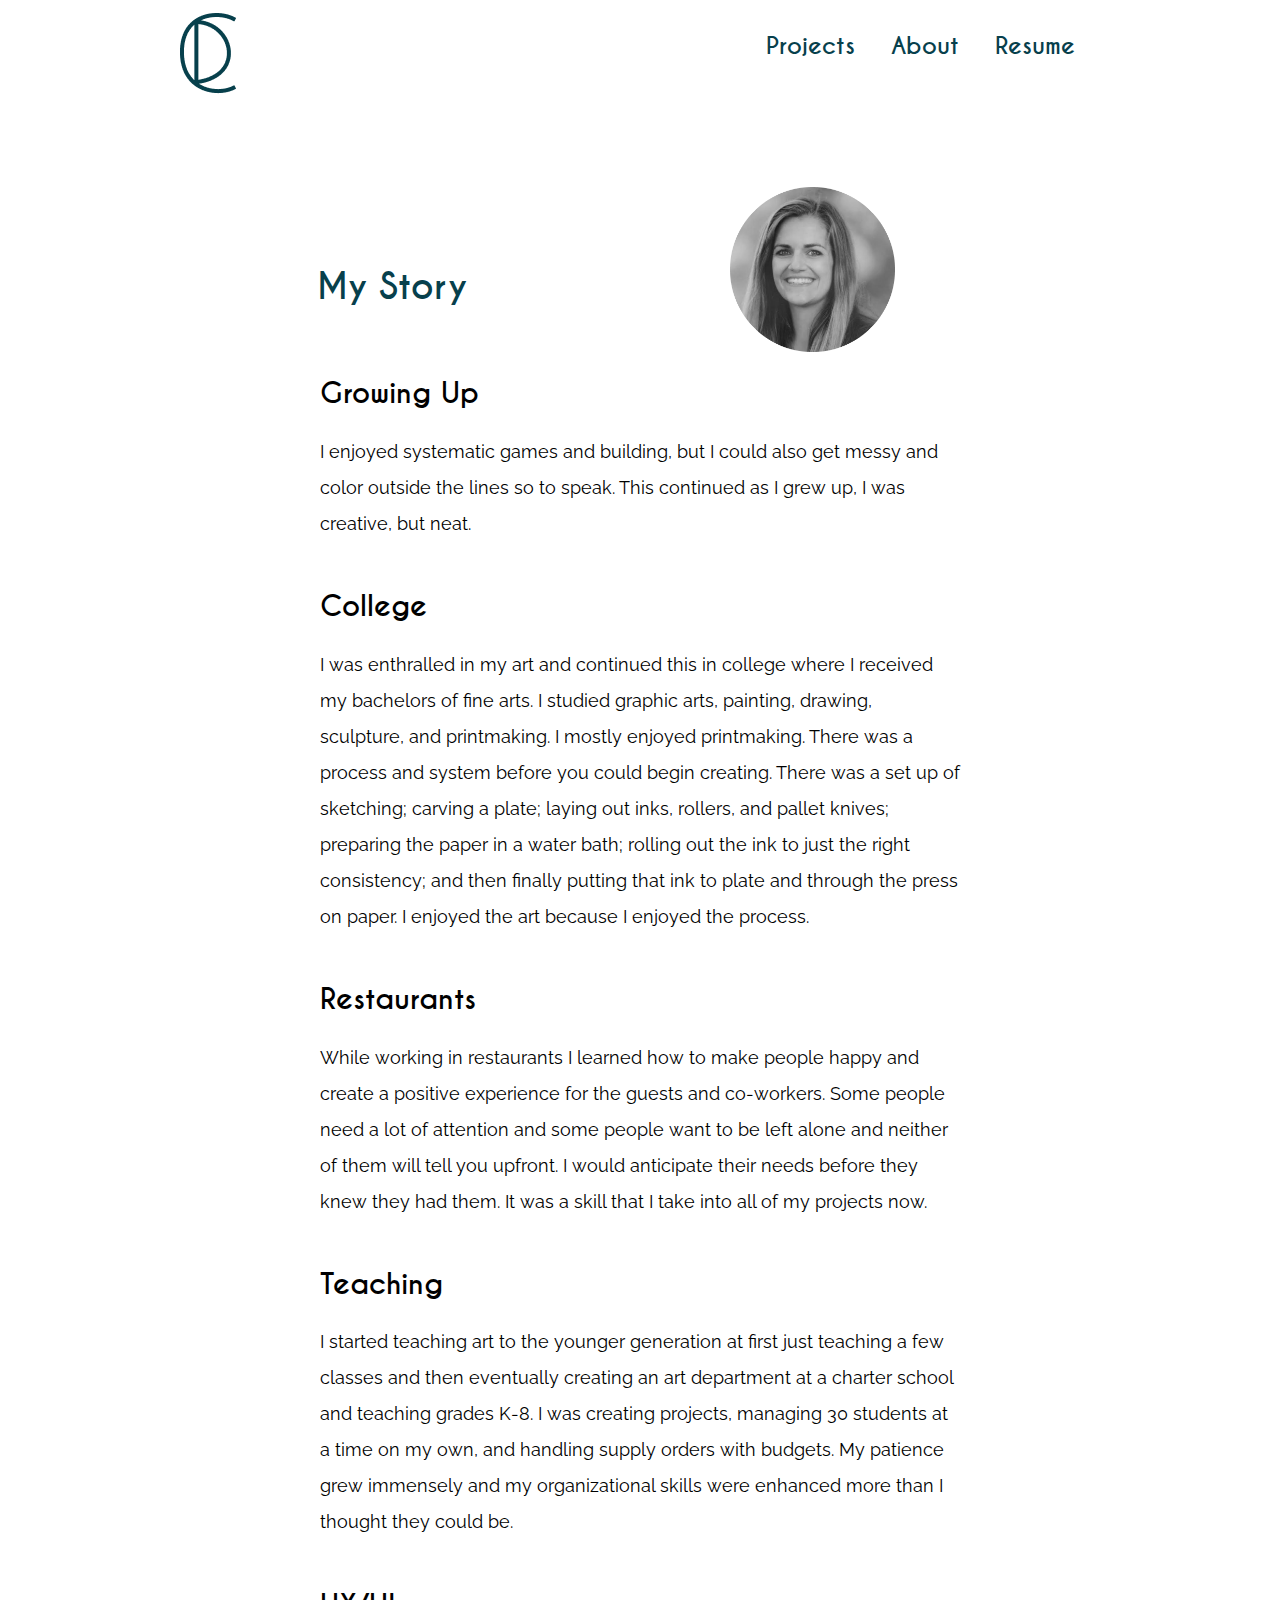
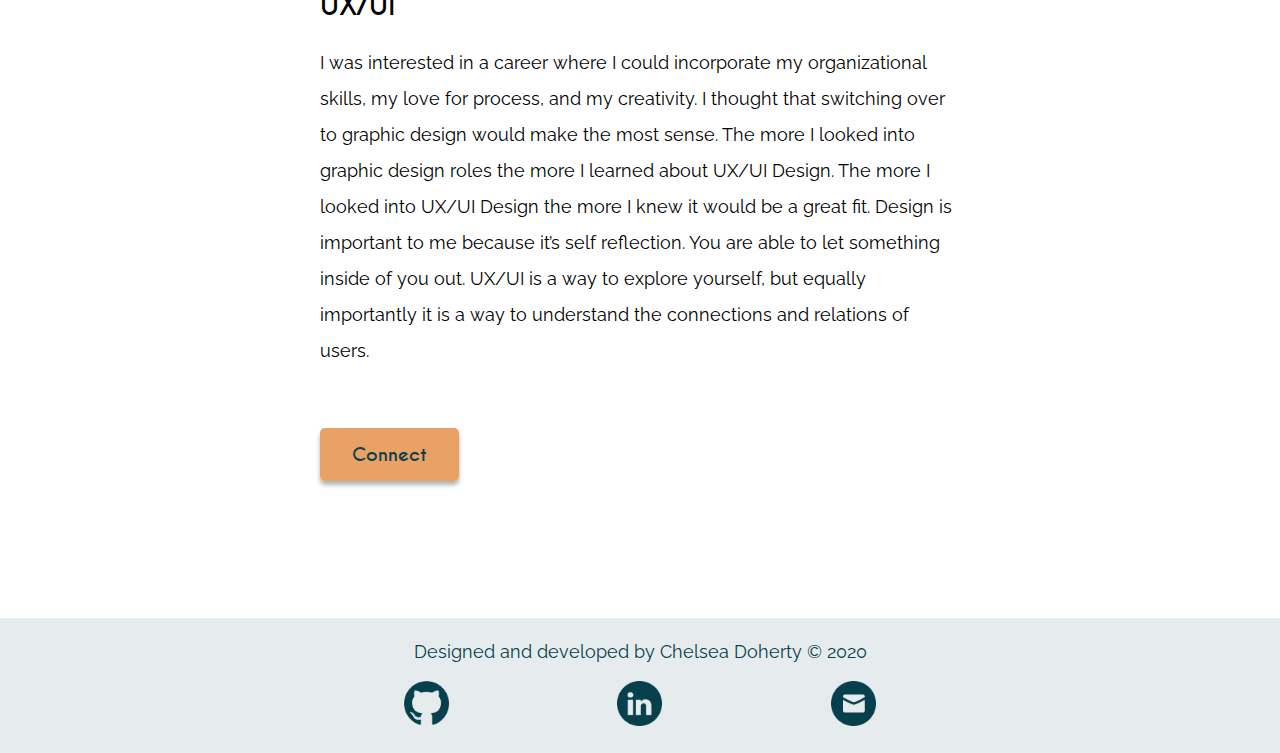
==== commit c565374b: "valid changes" ====
--- a/about.html
+++ b/about.html
@@ -15,17 +15,19 @@
 
       <!--- NAV BAR -->
       <div class="header-other">
-        <section class="landinglogo">
+        <header class="landinglogo">
           <a href="index.html"><img src="img/cdlogo.png" class="cdlogo" alt="CD logo"></a>
-        </section>
-        <section class="navigationbar">
-          <ul class="navbar">
+        </header>
+        <header class="navigationbar">
+          <nav>
+          <nav class="navbar">
             <!---<a class="navbar" href="contact.html">Contact</a>-->
             <a class="navbar" href="index.html#projects">Projects</a>
             <a class="navbar" href="about.html">About</a>
             <a class="navbar" href="cdresume.pdf" target="_blank">Resume</a>
-          </ul>
-        </section>
+          </nav>
+        </nav>
+        </header>
       </div>
 
       <!--- hero unit -->
@@ -55,9 +57,8 @@
       </section>
 
       <!--- footer -->
-      <section class="footerline">
-      </section>
-      <div class="footer">
+
+      <footer class="footer">
         <section class="footertext">
         <class="footertext">Designed and developed by Chelsea Doherty © 2020
         </section>
@@ -66,7 +67,7 @@
           <li class="social"><a href="https://www.linkedin.com/in/chelseamaried/" title="Chelsea's Linkedin Page" target="_blank"><img class="linkedin" src="img/linkedin.png"></a>
           <li class="social"><a href="mailto:dohertycarr@gmail.com" title="Chelsea's Email" target="_blank"><img class="mail" src="img/mail.png"></a>
         </ul>
-      </div>
+      </footer>
     </div>
 
         <!-- Global site tag (gtag.js) - Google Analytics -->
--- a/css/style.css
+++ b/css/style.css
@@ -172,12 +172,17 @@
 }
 
 img.headshot-about{
-  margin-left: 15%;
+  margin-left: 0%;
   margin-top: 5%;
   width:30%;
 }
 
 /*HERO PROJECT*/
+
+
+.logomobile{
+  width: 0%;
+}
 
 .project-right-mobile{
   display: none;
@@ -381,9 +386,10 @@
 
 /* CAPSTONE PROJECT*/
 
-.projectline{
-background-color: #E6ECED;
+hr{
+border: 5px solid #E6ECED;
 height: 5px;
+stroke: none;
 
 }
 
@@ -565,19 +571,19 @@
 .eight{
   background-image: url("../img/crmcircle.png");
   background-repeat: no-repeat;
-  padding-right: 5%;
+  margin-right: 5%;
 }
 
 .sixtysix{
   background-image: url("../img/bluecircle.png");
   background-repeat: no-repeat;
-  padding-right: 5%;
+  margin-right: 5%;
 }
 
 .eightythree{
   background-image: url("../img/crmcircle.png");
   background-repeat: no-repeat;
-  margin-bottom: 3%;
+
 }
 
 
@@ -982,7 +988,7 @@
 
 
   .navbar{
-    padding-left: 0;
+    padding-right: 0;
   }
 
 .logotxt{
@@ -1025,9 +1031,15 @@
   }
 
   .headshotipad{
+    padding-left: 10%;
     padding-top: 5%;
-    width:25%;
-    margin-left: 10%;
+    width: 35%;
+    height: 25%;
+
+  }
+
+  .down{
+    font-size: 10rem;
   }
 
 .container{
@@ -1054,7 +1066,7 @@
 p{
   padding-left: 10%;
   padding-right: 10%;
-  padding-bottom: 10%;
+  padding-bottom: 5%;
 }
 
 .button{
@@ -1082,6 +1094,7 @@
 }
 
 .landinglogo{
+  flex:.5;
   padding-left: 2%;
 }
 
@@ -1108,7 +1121,7 @@
   display: flex;
   margin-top: 0;
   margin-bottom: 0;
-
+  padding-right: 0;
 }
 
 .mobilename{
@@ -1151,11 +1164,28 @@
   display: block;
   margin-left: 0;
   margin-top: 2%;
-}
-
+  padding-bottom: 10%;
+}
+
+.logomobile{
+  width: 45%;
+  padding-left: 5%;
+}
+
+.capimage{
+  display:none;
+}
+
+.ccfimage{
+  display: none;
+}
+
+.projectline{
+  margin-top: 15%;
+}
 .capstone{
   flex:none;
-  height: 400px;
+  height: 450px;
   margin-bottom: 0;
 }
 
@@ -1187,7 +1217,7 @@
 }
 
 .commoncore{
-  height:450px;
+  height:550px;
 }
 
 .hero{
@@ -1240,7 +1270,7 @@
   background-color: #BFD5DA;
   display: block;
   width: 100%;
-  height: 80%;
+  height: 105%;
   margin-top: 0px;
 }
 
@@ -1252,20 +1282,40 @@
 .project-right-mobile{
   display: inline;
   margin-left: 25%;
-  margin-right: 25%;
   margin-top: 3%;
   width: 100%;
 }
 .project-right{
-  display:none;
+  display: none;
+}
+
+.tvtellhero2{
+  width: 25%;
+  margin-left: 10%;
+}
+
+.ccf-title{
+  padding-top: 0;
+}
+.introduction{
+  padding-top: 10%;
+}
+
+h2{
+  padding-top: 5%;
 }
 
 
 .role{
-  margin-left: 5%;
+  margin-left: 15%;
 }
 .deliverables{
   margin-right: 5%;
+}
+
+.deliv-description{
+  margin-left: 0 auto;
+  margin-right: 0 auto;
 }
 
 .tools{
@@ -1296,21 +1346,25 @@
 }
 
 .percent{
-  display:block;
-  width: 80%;
-  padding:0;
+  display:flex;
+  width: 100%;
+  padding-left: 10%;
+  padding-right: 10%;
 }
 
 .eight{
   background-size: contain;
+  flex: 1;
 }
 
 .sixtysix{
   background-size: contain;
+  flex: 1;
 }
 
 .eightythree{
   background-size: contain;
+  flex: 1;
 }
 
 .squaretext{
@@ -1437,13 +1491,17 @@
 
 /*FOOTERIPAD*/
 
-.footerline{
-  margin-top: 5%;
+
+
+.footer{
+  background-color: #E6ECED;
 }
 
 .footertext{
+  padding-bottom: 0;
   padding-top: 2%;
   font-size: 1.6rem;
+
 }
 
 .socialicon{
@@ -1475,6 +1533,7 @@
 }
 
 h1{
+  padding-top: 10%;
   margin-left: 10%;
 }
 
@@ -1514,6 +1573,7 @@
 }
 
 .landinglogo{
+  flex:.3;
   padding-left: 2%;
 }
 
@@ -1535,7 +1595,9 @@
 
 .navbar {
   display: flex;
-  padding: 2rem;
+  padding-top: 2rem;
+  padding-bottom: 2rem;
+  padding-right: 0;
   font-size: 2rem;
 
 }
@@ -1576,6 +1638,10 @@
   background-color: #BFD5DA;
 }
 
+.down{
+  font-size: 5rem;
+}
+
 .h3home{
   background-color: #BFD5DA;
   display: block;
@@ -1583,15 +1649,22 @@
   margin-top: 2%;
 }
 
+.logomobile{
+  width: 100%;
+}
+
+.ccfpreview{
+  display: none;
+}
+
 .capstone{
   flex:none;
   height: 350px;
-  margin-bottom: 0;
+  margin-bottom: 15rem;
 }
 
 .capstoneproject{
   display:block;
-
   margin-left: 0;
   padding-bottom: 0;
 }
@@ -1604,7 +1677,7 @@
 
 .commoncoreproject{
   display:block;
-  padding-bottom: 0;
+  padding-bottom: 5rem;
 }
 
 .commoncore{
@@ -1637,9 +1710,10 @@
 }
 
 img.headshot-about{
-  text-align: center;
-  margin-left: auto;
-  margin-right: auto;
+  display:none;
+  /*text-align: center;
+  margin-left: auto;
+  margin-right: auto;*/
 }
 
 .ccfpreview{
@@ -1655,6 +1729,11 @@
   width: 100%;
   margin-left: 0;
   margin-right: 0;
+}
+
+.tvtellhero2{
+  margin-left: 50%;
+  width:100%;
 }
 
 .tvcenterimg2{
@@ -1688,7 +1767,13 @@
   background-color: #BFD5DA;
   display: block;
   width: 100%;
-  height: 115%;
+  height: 100%;
+}
+
+.tvtellhero2{
+  margin-left: 50%;
+  width:100%;
+  padding-bottom: 10%;
 }
 
 .ccfdesktop{
@@ -1756,12 +1841,26 @@
 
 .eight{
   margin-top: 10%;
+  background-image: none;
+}
+
+.sixtysix{
+  background-image: none;
+}
+
+.eightythree{
+  background-image: none;
+
 }
 
 .squaretext{
   width:80%;
   margin-left: auto;
   margin-right: auto;
+}
+
+.greybox{
+  margin: 45px;
 }
 
 .competition{
@@ -1875,6 +1974,7 @@
 
 .footertext{
   padding-top: 2%;
+  padding-bottom: 5%;
   font-size: 1.6rem;
 }
 
@@ -1895,7 +1995,15 @@
   background-color: #BFD5DA;
   display: block;
   width: 100%;
-  height: 80%;
-}
-
-}
+  height: 90%;
+}
+
+.abouttext{
+  padding-bottom: 20%;
+}
+
+.tvtellhero2{
+  margin-top: 10%;
+}
+
+}
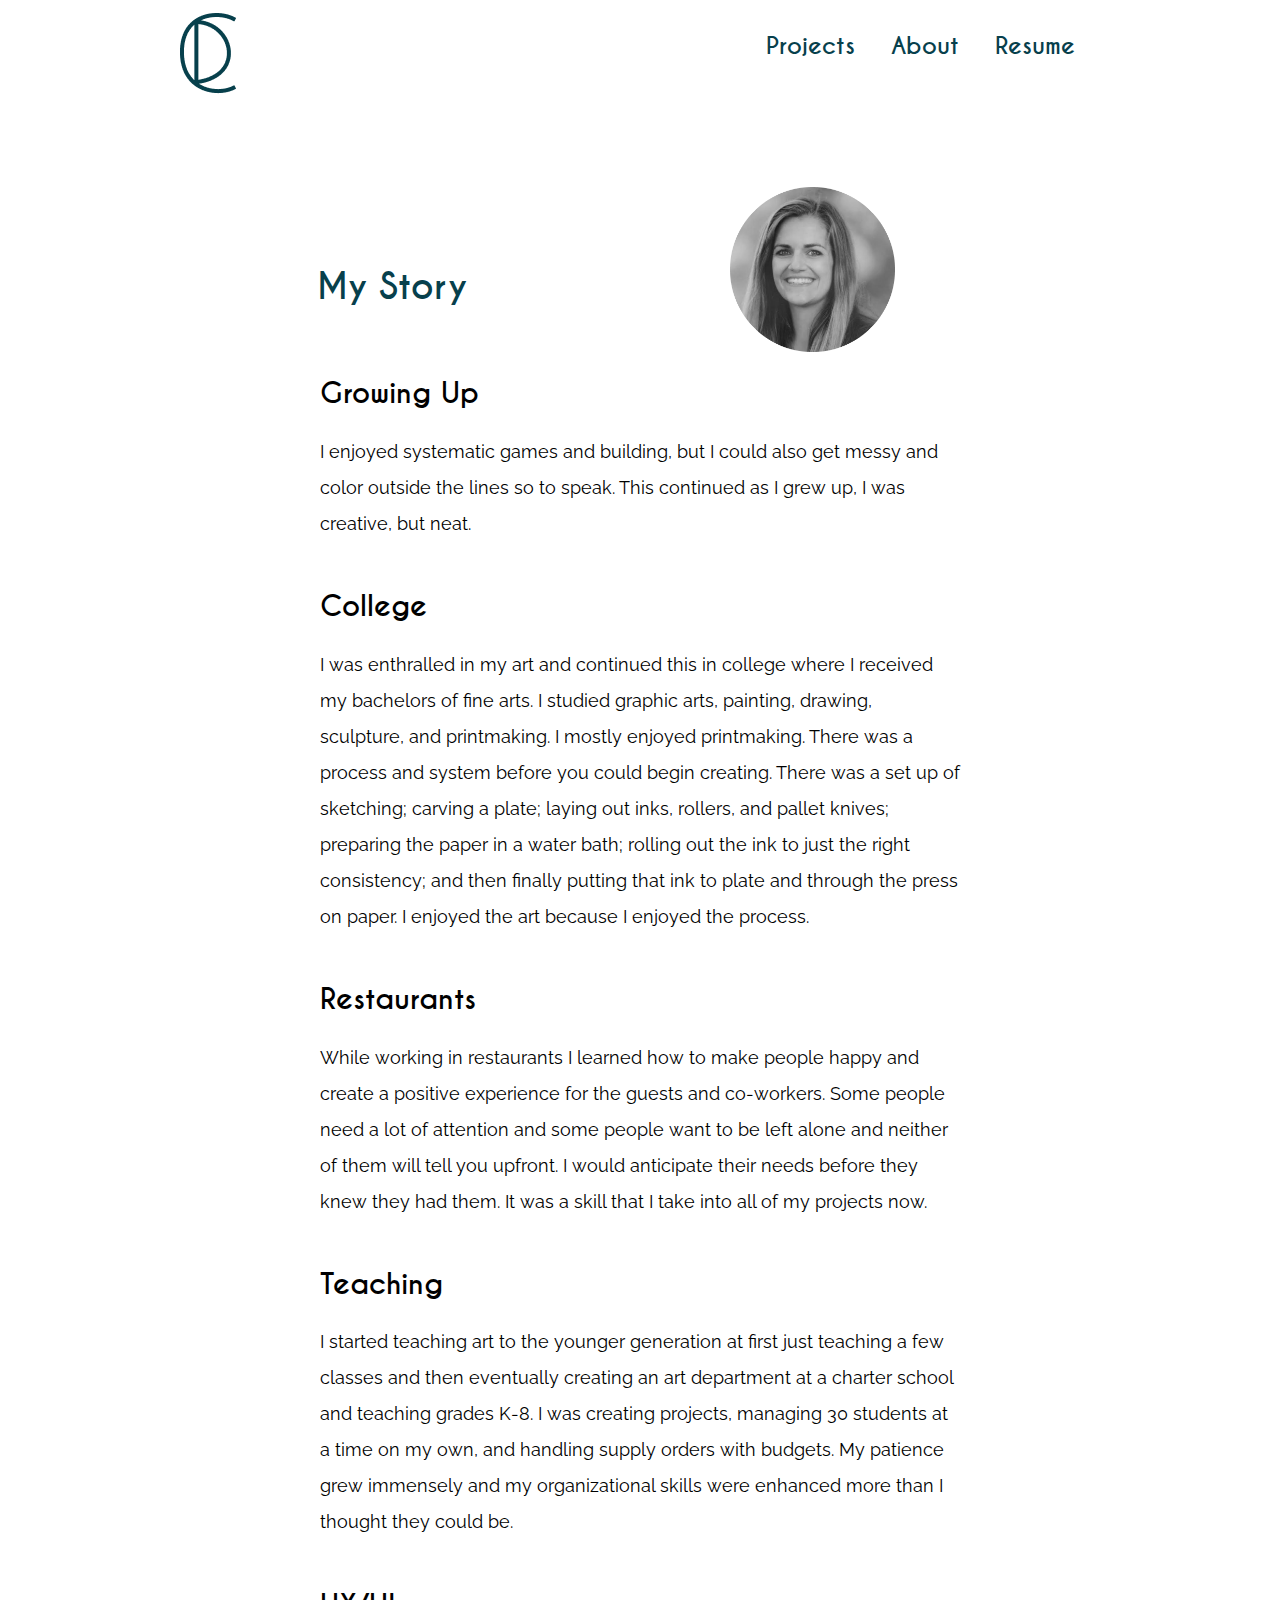
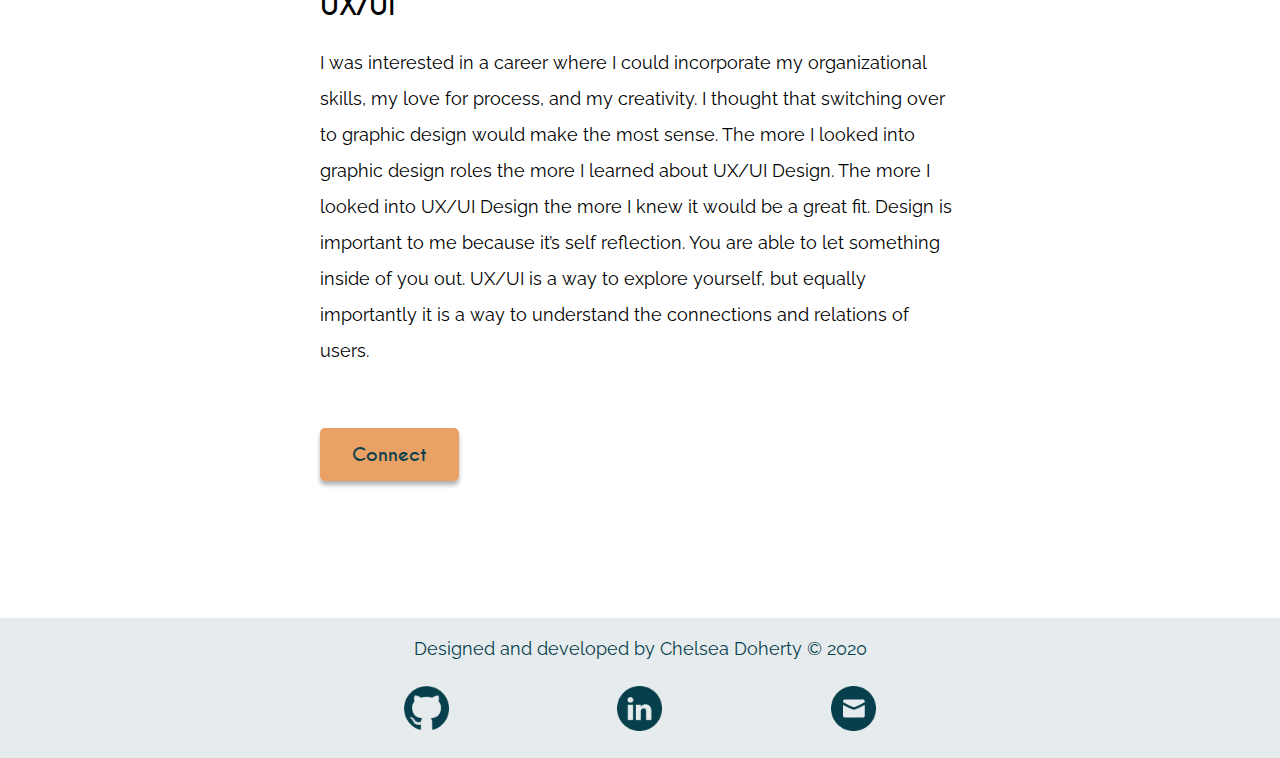
==== commit 2662f450: "footer" ====
--- a/about.html
+++ b/about.html
@@ -58,16 +58,16 @@
 
       <!--- footer -->
 
-      <footer class="footer">
-        <section class="footertext">
-        <class="footertext">Designed and developed by Chelsea Doherty © 2020
-        </section>
+      <footer>
+        <p class="footertext">Designed and developed by Chelsea Doherty © 2020</p>
         <ul class="socialicon">
-          <li class="social"><a href="https://github.com/chels62789" title="Chelsea's Github Page" target="_blank"><img class="git" src="img/github.png"></a>
-          <li class="social"><a href="https://www.linkedin.com/in/chelseamaried/" title="Chelsea's Linkedin Page" target="_blank"><img class="linkedin" src="img/linkedin.png"></a>
-          <li class="social"><a href="mailto:dohertycarr@gmail.com" title="Chelsea's Email" target="_blank"><img class="mail" src="img/mail.png"></a>
+          <li class="social"><a href="https://github.com/chels62789" title="Chelsea's Github Page" target="_blank"><img class="git"  alt="git logo" src="img/github.png"></a>
+          <li class="social"><a href="https://www.linkedin.com/in/chelseamaried/" title="Chelsea's Linkedin Page" target="_blank"><img class="linkedin"  alt="linkedin logo" src="img/linkedin.png"></a>
+          <li class="social"><a href="mailto:dohertycarr@gmail.com" title="Chelsea's Email" target="_blank"><img class="mail"  alt="email icon" src="img/mail.png"></a>
         </ul>
       </footer>
+
+
     </div>
 
         <!-- Global site tag (gtag.js) - Google Analytics -->
--- a/css/style.css
+++ b/css/style.css
@@ -226,12 +226,16 @@
 }
 
 .threelist{
+  background-image: url("../img/crmcircle.png");
+  background-repeat: no-repeat;
+  background-size: contain;
   flex: 1;
   font-family: 'Raleway';
-  font-size: 1.6rem;
+  font-size: 2rem;
   line-height: 4rem;
   margin-bottom: 5%;
   padding-bottom: 0%;
+  padding-right: 5%;
   width: 20rem;
 }
 
@@ -916,10 +920,6 @@
 
 /***************************  FOOTER ***************************************/
 
-.footerline{
-  /*background-color: #07404C;*/
-  height: 3px;
-}
 
 footer{
   background-color: #E6ECED;
@@ -931,7 +931,7 @@
 
 .footertext{
   flex: 1;
-  margin-top: 2%;
+  margin-top: 1%;
   margin-bottom: 1%;
   font-size: 2rem;
   text-align: center;
@@ -1499,8 +1499,8 @@
 
 .footertext{
   padding-bottom: 0;
-  padding-top: 2%;
-  font-size: 1.6rem;
+  padding-top: 1%;
+  font-size: 2rem;
 
 }
 
@@ -1851,6 +1851,11 @@
 .eightythree{
   background-image: none;
 
+}
+
+.threelist{
+  width:100%;
+  background-image: none;
 }
 
 .squaretext{
@@ -1968,13 +1973,11 @@
 
 /*FOOTERMOBILE*/
 
-.footerline{
-  margin-top: 5%;
-}
+
 
 .footertext{
-  padding-top: 2%;
-  padding-bottom: 5%;
+  padding-top: 1%;
+  padding-bottom: 1%;
   font-size: 1.6rem;
 }
 
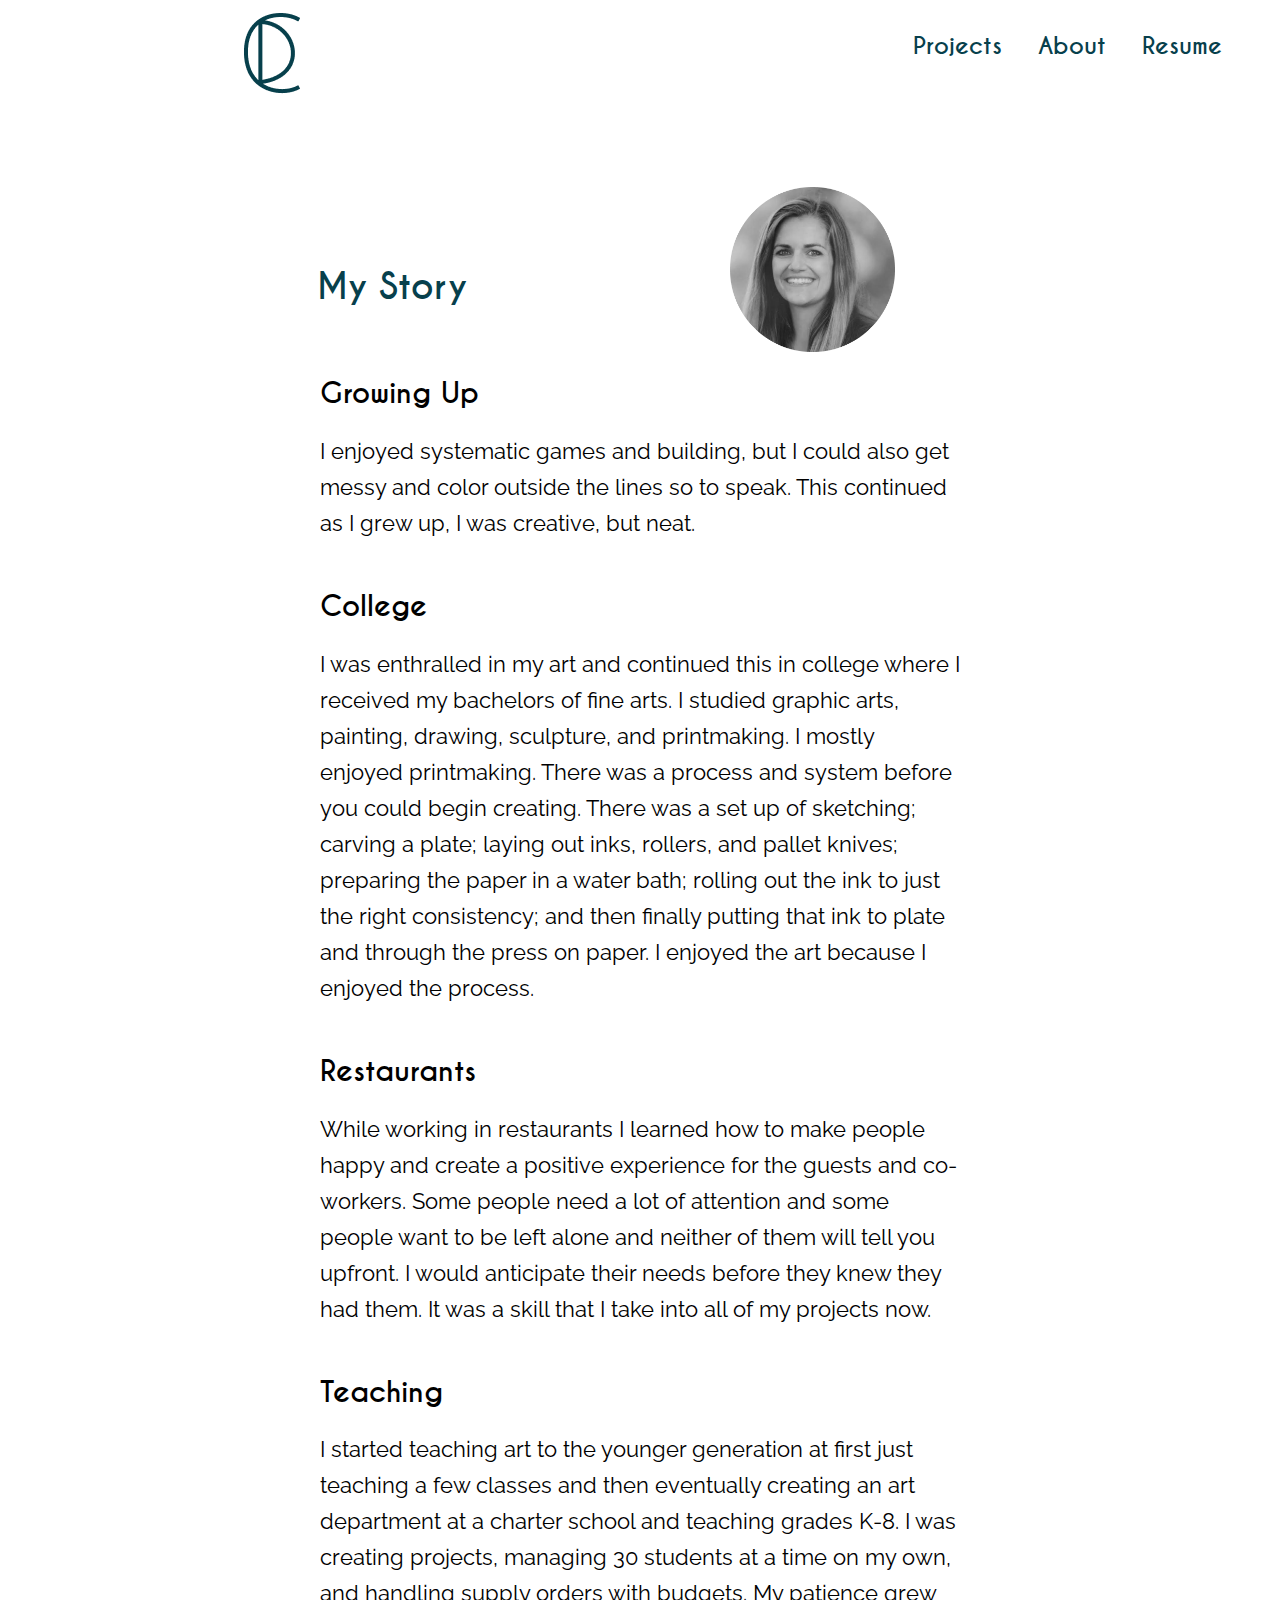
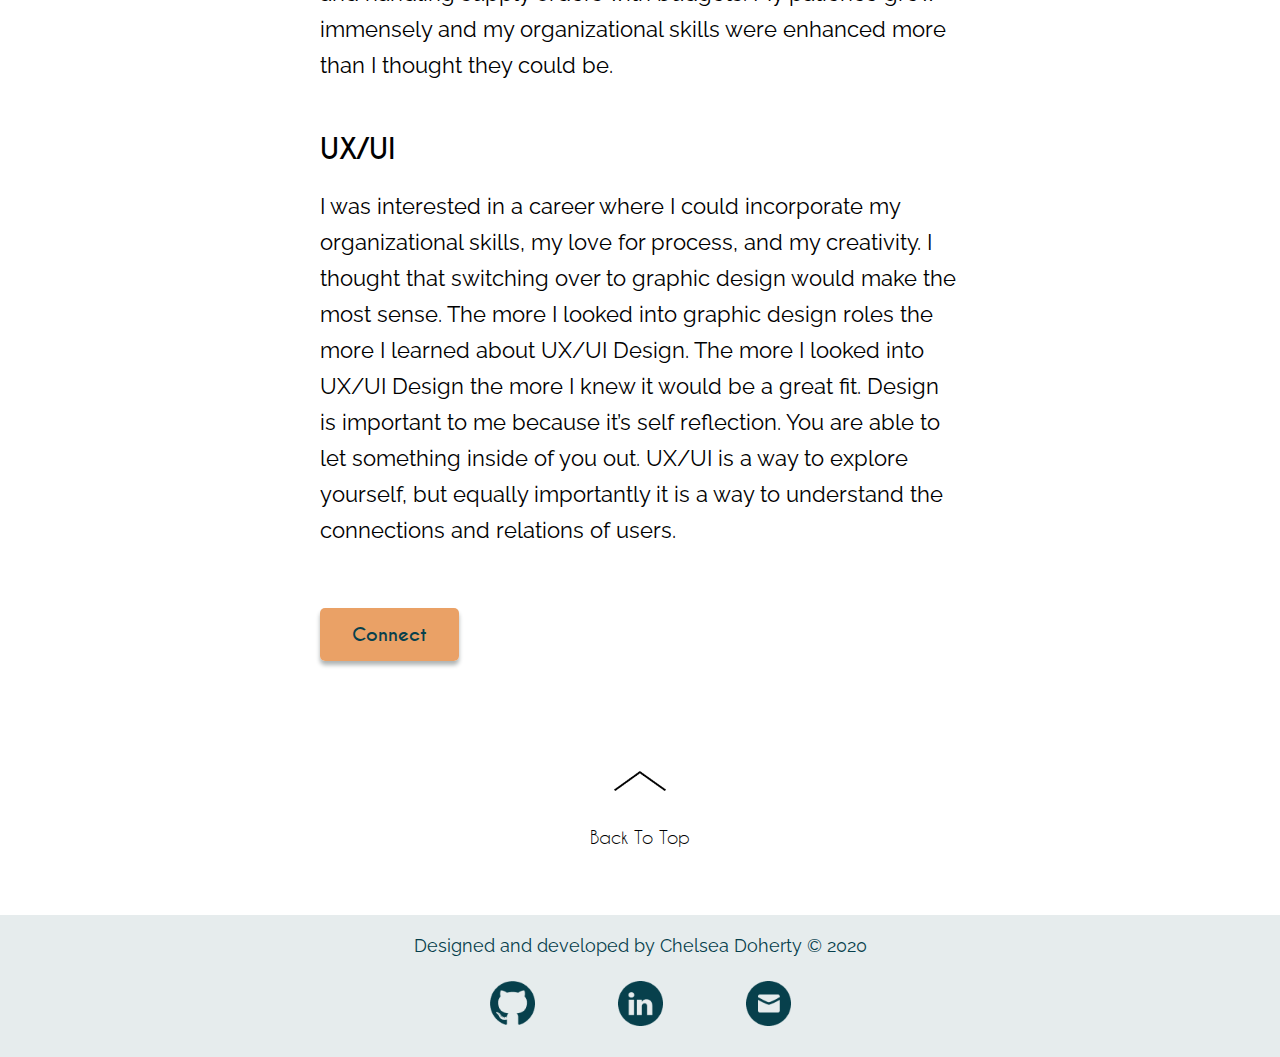
==== commit fe408c79: "ipad changes" ====
--- a/about.html
+++ b/about.html
@@ -14,7 +14,7 @@
     <div class="container2">
 
       <!--- NAV BAR -->
-      <div class="header-other">
+      <div id="totop" class="header-other">
         <header class="landinglogo">
           <a href="index.html"><img src="img/cdlogo.png" class="cdlogo" alt="CD logo"></a>
         </header>
@@ -32,12 +32,12 @@
 
       <!--- hero unit -->
       <div class="hero-about">
-        <section class="heroleft-about">
+        <article class="heroleft-about">
           <h1>My Story</h1>
-        </section>
-        <section class="heroright-about">
+        </article>
+        <figure class="heroright-about">
           <img class="headshot-about" src="img/headshot.png" alt="CD headshot">
-        </section>
+        </figure>
       </div>
 
 
@@ -54,6 +54,11 @@
           <h2>UX/UI</h2>
             <p class="lastp">I was interested in a career where I could incorporate my organizational skills, my love for process, and my creativity. I thought that switching over to graphic design would make the most sense. The more I looked into graphic design roles the more I learned about UX/UI Design. The more I looked into UX/UI Design the more I knew it would be a great fit. Design is important to me because it’s self reflection. You are able to let something inside of you out. UX/UI is a way to explore yourself, but equally importantly it is a way to understand the connections and relations of users.</p>
           <a class="button" href="https://www.index.html/connect" title="Contact Chelsea" target="_blank">Connect</a>
+      </section>
+
+      <section class="down">
+        <a href="#totop"><img class="up" src="img/backtotop.png" alt="arrow pointing up"></a>
+        <a href="#totop" class="totop"><h6>Back To Top</h6></a>
       </section>
 
       <!--- footer -->
--- a/css/style.css
+++ b/css/style.css
@@ -94,7 +94,8 @@
 
 .landinglogo {
   flex: 1;
-  padding-left: 14%;
+  padding-left: 19%;
+  padding-right: 18%;
   padding-top: 1%;
   text-decoration: none;
 }
@@ -137,12 +138,12 @@
 .heroleft {
   flex: 1;
   margin-left:19%;
-  margin-top: 7%;
+  margin-top: 2%;
 }
 
 .heroright{
   flex: 1;
-  margin-left: 30rem;
+  margin-left: 10%;
   margin-top: 10%;
 }
 
@@ -151,7 +152,7 @@
 }
 
 img.headshot {
-  padding-top: 5%;
+  padding-top: 0%;
   width: 70%;
 }
 
@@ -195,17 +196,35 @@
 
 .ccf-title{
   padding-bottom: 5%;
+  margin-top: 0%;
+}
+
+.ccf-text{
+  padding-bottom: 5%;
+  margin-top: 0%;
 }
 
 .project-left{
   flex:1.2;
-  padding-left: 5%;
+  padding-left: 10%;
+}
+
+.project-leftccf{
+  flex:1.2;
+  padding-left: 7%;
 }
 
 .project-right{
   flex:1;
-
-  width: 100%;
+  width: 100%;
+  margin-left: 15%;
+}
+
+.project-rightccf{
+  flex:1;
+  width: 100%;
+  margin-left: 0%;
+  margin-right: 1%;
 }
 
 .ccfdesktop{
@@ -218,7 +237,7 @@
 .twolist{
   flex: 1;
   font-family: 'Raleway';
-  font-size: 2rem;
+  font-size: 2.4rem;
   line-height: 3rem;
   margin-bottom: 5%;
   padding-bottom: 0%;
@@ -226,22 +245,25 @@
 }
 
 .threelist{
-  background-image: url("../img/crmcircle.png");
+  /*background-image: url("../img/crmcircle.png")
   background-repeat: no-repeat;
-  background-size: contain;
+  background-size: contain;*/
+  background-color: #FDEACE;
+  border-radius: 300px;
   flex: 1;
   font-family: 'Raleway';
   font-size: 2rem;
   line-height: 4rem;
   margin-bottom: 5%;
-  padding-bottom: 0%;
-  padding-right: 5%;
-  width: 20rem;
+  padding-top: 1%;
+  padding-right: 3%;
+  padding-left: 5%;
+  padding-bottom: 5%;
 }
 
 p{
   font-family: 'Raleway';
-  font-size: 2rem;
+  font-size: 2.4rem;
   line-height: 4rem;
   margin-bottom: 2%;
   margin-left: auto;
@@ -277,6 +299,7 @@
   padding-top: 3%;
 }
 
+
 h4{
   font-size: 2.4rem;
   font-weight: bolder;
@@ -293,10 +316,12 @@
   line-height: 3rem;
 }
 
-h7{
+.hseven{
   font-family: 'caviar_dreamsbold';
   line-height: 6rem;
   font-size: 5rem;
+  margin-left: 0;
+  padding-top: 10%;
 }
 
 
@@ -304,8 +329,10 @@
 .h3home{
   display: block;
   font-size: 2.4rem;
-  padding-bottom: 20%;
+  line-height: 3rem;
+  padding-bottom: 15%;
   padding-top: 2%;
+  width: 80%;
 
 }
 
@@ -363,18 +390,28 @@
 }
 
 .button:hover{
-    color: none;
-     background: #EAC6A8;
+  box-shadow: 0px 10px 10px #AFB4B4;
+  color: #04262d;
+  background: #EAC6A8;
 }
 
 .button-connect:hover{
-  color: none;
-   background: #EAC6A8;
-}
+  box-shadow: 0px 10px 10px #AFB4B4;
+  color: #04262d;
+  background: #EAC6A8;
+}
+
+.casestudy-connect:hover{
+  box-shadow: 0px 10px 10px #AFB4B4;
+  color: #04262d;
+  background: #EAC6A8;
+}
+
 
 .buttoncasestudy:hover{
-  color: none;
-   background: #EAC6A8;
+  box-shadow: 0px 10px 10px #AFB4B4;
+  color: #04262d;
+  background: #EAC6A8;
 }
 
 .spacer{
@@ -467,7 +504,7 @@
 /*************************** ABOUT*************************/
 
 .abouttext{
-  padding-bottom: 12%;
+  padding-bottom: 0;
 }
 
 .lastp{
@@ -485,8 +522,13 @@
 
 /**** PROJECT INTRO ****/
 .introduction{
-  padding-bottom: 5%;
+  padding-bottom: 10%;
   padding-top: 3%;
+}
+
+.introductionccf{
+  padding-bottom: 10%;
+  padding-top: 5%;
 }
 
 
@@ -533,14 +575,14 @@
   margin-right: 45%;
   padding-left: 25%;
   padding-top: 2%;
+  font-size: 3.9rem;
 }
 
 .onesixbold{
-  font-size: 2rem;
+  font-size: 2.4rem;
   font-weight: bolder;
   line-height: 4rem;
-  margin-left: 25%;
-
+  margin-left: 27%;
 }
 
 .most{
@@ -552,12 +594,20 @@
 }
 
 .mostleft{
-
-
+  font-family: 'Raleway', sans-serif;
+  font-weight: normal;
+  font-size: 2.4rem;
+  line-height: 6.5rem;
+  padding-bottom: 2rem;
 }
 
 .mostright{
-padding-left: 4%;
+  font-family: 'Raleway', sans-serif;
+  font-weight: normal;
+  font-size: 2.4rem;
+  line-height: 6.5rem;
+  padding-bottom: 2rem;
+  padding-left: 4%;
 }
 
 .percent{
@@ -567,8 +617,8 @@
   margin-left: auto;
   margin-right: auto;
   font-size: 2rem;
-  padding-left: 25%;
-  padding-right: 25%;
+  padding-left: 20%;
+  padding-right: 20%;
   line-height: 4rem;
 }
 
@@ -594,7 +644,7 @@
 .squaretext{
   background-color: #F2F1F1;
   font-family: 'Raleway';
-  font-size: 2rem;
+  font-size: 2.4rem;
   line-height: 4rem;
   margin-left: 25%;
   margin-bottom: 5%;
@@ -648,7 +698,7 @@
 
 .pinterest{
   flex: 1;
-  padding-right: 10%;
+  padding-right: 5%;
 }
 
 .pinimg{
@@ -657,12 +707,14 @@
 
 .googlec{
   flex:1;
-  padding-right: 10%;
+  padding-right: 5%;
 }
 
 .tpayt{
   flex:1;
 }
+
+
 
 /***** USER PERSONAS ******/
 
@@ -678,8 +730,14 @@
   padding-bottom: 10%;
 }
 
+.tvpersonaimg{
+  padding-top: 5%;
+  padding-bottom: 10%;
+  width: 30%;
+}
+
 .alana{
-padding-left: 20rem;
+padding-left: 10%;
 }
 
 .personatxt{
@@ -710,6 +768,7 @@
   padding-left: 3%;
   margin-left: 25%;
   background-color: #BFD5DA; /*blue*/
+  line-height: 4rem;
 }
 
 .priorities{
@@ -720,6 +779,7 @@
   padding-bottom: 5%;
   padding-left: 7%;
   width: 50rem;
+  line-height: 4rem;
 }
 
 /*
@@ -785,13 +845,21 @@
 
 .whatchange{
   margin-left: 25%;
+  margin-right: 25%;
 }
 
 .addmargin{
   margin-left: 25%;
 }
 
-
+li{
+font-family: 'Raleway', sans-serif;
+font-weight: normal;
+font-size: 2.4rem;
+line-height: 4rem;
+padding-top: 1%;
+padding-bottom: 2%;
+}
 
 
 /***************** VISUAL DESIGN ********************/
@@ -816,8 +884,10 @@
   margin-left: auto;
   margin-right: auto;
   margin-top: 5%;
-  width:50%;
+  width:100%;
   padding-bottom: 5%;
+  padding-left: 25%;
+  padding-right: 25%;
 }
 
 .tvcenterimg2{
@@ -861,31 +931,42 @@
 
 }
 
-/*
+
 ul{
-  font-size: 2rem;
-  font-weight: bold;
-  line-height: 3rem;
-}
-
-*/
-
-.brainstormname{
-  background-color: #BFD5DA;
+  list-style-type: disc;
+  margin-left: 5%;
+}
+
+
+/*.brainstormname{
   display: flex;
   list-style: none;
-  margin-left: 25%;
+
   margin-bottom: 5%;
-  padding: 5%;
+  padding-bottom: 3%;
+  padding-left: 9%;
+  padding-top: 3%;
   width: 50%;
 }
-
+*/
 .keyword{
   width: 40rem;
+  line-height: 3rem;
+  margin-left: 25%;
+  padding-top: 3%;
+  padding-left: 3%;
+  padding-bottom: 3%;
+  background-color: #FDEACE;
 }
 
 .names{
-  width: 25rem;
+  width: 35rem;
+  line-height: 3rem;
+  margin-left: 45%;
+  padding-top: 3%;
+  padding-left: 3%;
+  padding-bottom: 3%;
+  background-color: #BFD5DA;
 }
 
 
@@ -904,12 +985,27 @@
 }
 
 .down{
-  color: #07404C;
+  color: #000000;
   text-align: center;
-  font-family: 'caviar_dreamsbold';
+  font-family: 'caviar_dreamsregular';
   font-size: 20rem;
+  margin-left: auto;
+  margin-right: auto;
   padding-bottom: 5%;
-}
+  width: 20%;
+}
+
+.up{
+  color: #000000;
+  text-align: center;
+  font-family: 'caviar_dreamsregular';
+  font-size: 20rem;
+  margin-left: auto;
+  margin-right: auto;
+  padding-bottom: 5%;
+  width: 20%;
+}
+
 
 img.backtotop{
   width: 10rem;
@@ -917,6 +1013,17 @@
 }
 
 
+
+.totop{
+  padding-top: 1%;
+  text-decoration:none;
+  color: #000000;
+}
+
+.totop:hover{
+  color: #07404C;
+  font-size: 2.4rem;
+}
 
 /***************************  FOOTER ***************************************/
 
@@ -926,6 +1033,7 @@
   color: #07404C;
   display: inline-block;
   width: 100%;
+  list-style-type: none;
 }
 
 
@@ -940,15 +1048,20 @@
 
 .socialicon{
   display: flex;
-  padding-left: 25%;
-  padding-right: 25%;
+  padding-left: 35%;
+  padding-right: 35%;
   margin-bottom: 1%;
+  list-style-type: none;
+  margin-left: 0;
+
 }
 
 .social{
   margin: 0 auto;
   padding-top: 1%;
   padding-bottom: 2%;
+  list-style-type: none;
+
 
 }
 
@@ -988,7 +1101,9 @@
 
 
   .navbar{
-    padding-right: 0;
+    padding-right: 1rem;
+    padding-left: 0;
+
   }
 
 .logotxt{
@@ -999,10 +1114,28 @@
   .landinglogo{
     display: flex;
     margin: 1%;
+    padding-left: 10%;
+    margin-right: 0;
   }
 
-h7{
+.hseven{
   display:none;
+}
+
+.down{
+  width: 25%;
+}
+
+.up{
+  width: 25%;
+}
+
+.most{
+  display: block
+}
+
+.priorities{
+  margin-left: 20%;
 }
 
 }
@@ -1040,6 +1173,14 @@
 
   .down{
     font-size: 10rem;
+    color: #000000;
+    padding-top: 10%;
+  }
+
+  .up{
+    font-size: 10rem;
+    color: #000000;
+    padding-top: 10%;
   }
 
 .container{
@@ -1059,19 +1200,20 @@
 }
 
 h2{
-  margin-left: 10%;
+  margin-left: 20%;
   padding-top: 10%;
 }
 
 p{
-  padding-left: 10%;
-  padding-right: 10%;
+  font-size: 2.4rem;
+  padding-left: 20%;
+  padding-right: 20%;
   padding-bottom: 5%;
 }
 
 .button{
   margin-top: 10%;
-  margin-left: 10%;
+  margin-left: 20%;
   margin-right: auto;
   margin-bottom: 50px;
 }
@@ -1095,7 +1237,8 @@
 
 .landinglogo{
   flex:.5;
-  padding-left: 2%;
+  padding-left: 9%;
+  padding-bottom: 1%;
 }
 
 .cdlogo {
@@ -1119,9 +1262,10 @@
 
 .navbar {
   display: flex;
-  margin-top: 0;
+  margin-top: 2%;
   margin-bottom: 0;
   padding-right: 0;
+  margin-left: 10%;
 }
 
 .mobilename{
@@ -1268,17 +1412,18 @@
 
 .project-hero{
   background-color: #BFD5DA;
-  display: block;
-  width: 100%;
-  height: 105%;
+  display: flex;
+  width: 100%;
+  height: 60%;
   margin-top: 0px;
 }
 
 .ccfdesktop{
-  width: 50%;
-  padding-bottom: 3%;
-}
-
+  width: 100%;
+  padding-bottom: 5%;
+  padding-top: 10%;
+}
+/*
 .project-right-mobile{
   display: inline;
   margin-left: 25%;
@@ -1287,16 +1432,50 @@
 }
 .project-right{
   display: none;
+}*/
+
+.project-left{
+  padding-top: 25%;
+  padding-left: 5%;
+}
+
+.project-right{
+  margin-left: 0;
+  margin-right: 10%;
+  margin-top: 1%;
+}
+
+.project-leftccf{
+  padding-top: 10%;
+  padding-left: 0;
+}
+
+.project-rightccf{
+  margin-left: 0;
+  margin-right: 10%;
+  margin-top: 1%;
 }
 
 .tvtellhero2{
-  width: 25%;
-  margin-left: 10%;
+  width: 80%;
+  margin-left: 0%;
+  margin-bottom: 5%;
 }
 
 .ccf-title{
+  padding-left: 0;
   padding-top: 0;
-}
+  margin-left: 20%;
+}
+
+.ccf-text{
+  padding-left: 0;
+  padding-top: 0;
+  margin-left: 20%;
+  margin-bottom: 10%;
+  padding-right: 10%;
+}
+
 .introduction{
   padding-top: 10%;
 }
@@ -1307,19 +1486,26 @@
 
 
 .role{
-  margin-left: 15%;
+  padding: 1%;
+  margin-left:12%;
 }
 .deliverables{
-  margin-right: 5%;
+  padding: 0%;
+  margin-right: 10%;
 }
 
 .deliv-description{
-  margin-left: 0 auto;
-  margin-right: 0 auto;
+  margin-left: auto;
+  margin-right: auto;
+
 }
 
 .tools{
-  margin-left: 5%;
+  padding:0%;
+}
+
+.twolist{
+  margin-bottom: 1%;
 }
 
 .casestudysection{
@@ -1332,12 +1518,12 @@
 .onesixbold{
   margin-left: auto;
   margin-right: auto;
-  width: 80%;
+  width: 60%;
 }
 
 .most{
   display:block;
-  padding-left: 10%;
+  padding-left: 20%;
   padding-right: 10%;
 }
 
@@ -1368,7 +1554,7 @@
 }
 
 .squaretext{
-  width:80%;
+  width:60%;
   margin-left: auto;
   margin-right: auto;
 }
@@ -1392,7 +1578,7 @@
 }
 
 .squaretextblue{
-  width: 80%;
+  width: 60%;
   margin-left: auto;
   margin-right: auto;
   margin-bottom: 10%;
@@ -1405,14 +1591,17 @@
 }
 
 .courtney{
-  padding-top: 10%;
+  padding-top: 0%;
 }
 
 .alana{
   padding-left: 20%;
-  padding-top: 10%;
+  padding-top: 0%;
   padding-bottom: 10%;
 }
+
+
+
 h6{
   line-height: 3rem;
   width: 80%;
@@ -1429,21 +1618,23 @@
   line-height: 3rem;
 }
 .buttoncasestudy{
-  margin-left: 10%;
+  margin-left: 20%;
 }
 
 .audience{
   margin-left: auto;
   margin-right: auto;
-  padding-left: 15%;
-  width: 80%;
+  padding-left: 5%;
+  padding-top: 5%;
+  width: 35%;
 }
 
 .priorities{
   margin-left: auto;
   margin-right: auto;
-  padding-left: 15%;
-  width:80%
+  padding-left: 5%;
+  padding-right: 5%;
+  width:35%;
 }
 
 .userflows{
@@ -1456,60 +1647,354 @@
 }
 
 .ufvector{
-  width: 25%;
+  width: 100%;
 }
 
 .whatchange{
   margin-left: auto;
   margin-right: auto;
+  padding-left: 20%;
+  padding-top: 10%;
+}
+
+.brainstormname{
+  padding: 5%;
+  margin-left: auto;
+  margin-right: auto;
+  width: 100%;
+}
+
+.keyword{
+  padding-left: 5%;
+  padding-top: 5%;
+}
+
+.names{
+  padding-left: 5%;
+  padding-top: 5%;
+}
+
+.addmargin{
+ padding-left: 10%;
+ margin-left: 10%;
+ font-weight: bold;
+}
+
+.heroleft-about{
+  padding-left: 30%;
+}
+
+.threetimes{
+  width: 80%;
+}
+
+.update{
+  margin-left: 10%;
+  margin-bottom: 0;
+}
+
+
+.casestudy-connect{
+  margin-left: 20%;
+}
+
+h6{
+  margin-left: 10%;
+}
+
+.tvcenterimg{
+  padding-left: 10%;
+  padding-right: 10%;
+}
+
+/*FOOTERIPAD*/
+
+
+
+.footer{
+  background-color: #E6ECED;
+}
+
+.footertext{
+  padding-bottom: 0;
+  padding-left: 25%;
+  padding-top: 1%;
+  font-size: 2rem;
+
+}
+
+.socialicon{
+  padding-top: 2%;
+  padding-left: 30%;
+  padding-right: 30%;
+  padding-bottom: 2%;
+}
+
+}
+
+/*********************** IPAD 768 ******************/
+@media screen and (max-width: 768px) {
+
+
+
+li{
+  padding-bottom: 0;
+}
+
+.hero-about{
+  margin-bottom: 5%;
+  padding-bottom: 10%;
+}
+
+
+
+.heroleft-about{
+  padding-left: 6%;
+    margin-top: 0%;
+}
+
+.headshot-about{
+  padding-left: 22%;
+  width: 70%;
+}
+
+
+  .footertext{
+    padding-left: 20%;
+  }
+
+  .landinglogo {
+    padding-right: 20%;
+    padding-left: 10%;
+    margin-left: 0;
+  }
+
+  .navbar{
+    padding-top: 7%;
+    padding-left: 4%;
+  }
+
+  h2{
+  margin-left: 10%;
+}
+
+p{
+  padding-left: 10%;
+  margin-left: auto;
+  margin-right: auto;
+}
+
+.mobilename{
+  padding-bottom: 0;
+}
+
+.h3home{
+  margin-top: 0;
+  padding bottom: 800px;
+}
+
+.hero{
+  height: 40%;
+}
+
+.heroleft{
+  padding-top: 2%;
+  height: 275px;
+}
+
+.down{
+  padding-top: 0;
+  padding-bottom: 0;
+}
+
+.up{
+  padding-top: 0;
+  padding-bottom: 0;
+}
+
+.capstone{
+  height: 325px;
+}
+
+.button{
+  margin-left: 10%;
+}
+
+.commoncore{
+  height: 300px;
+}
+
+.projectlinebottom1{
+  margin-top: 15%;
+}
+
+.projectlinebottom1{
+  margin-top: 22%;
+}
+
+.project-hero{
+  display: flex;
+  height: 50%;
+  width: 100%;
+}
+
+.project-right{
+  margin-top: 2%;
+}
+
+.project-rightccf{
+  margin-right: 0;
+
+}
+.project-leftccf{
+  margin-left: 5%;
+  margin-right: 0;
+
+}
+
+.ccfdesktop{
+  padding-right: 10%;
+}
+
+.project-left{
+  padding-top: 30%;
+}
+
+.tvtellhero2{
+width: 80%;
+}
+
+.ccf-title{
+  margin-left: 10%;
+}
+.ccf-text{
+  margin-left: 10%;
+}
+
+.onesixbold{
+  width: 75%;
+}
+
+.percent{
+  display: inline-block;
+  width: 100%;
+  padding-left: 1%;
+  padding-right: 1%;
+}
+
+.threelist{
+  margin-left: auto;
+  margin-right: auto;
+  width: 38%;
+  padding-top: 5%;
+  padding-bottom: 10%;
+}
+
+.squaretext{
+  width: 80%;
+}
+
+.squaretextblue{
+  width: 80%;
+}
+
+.buttoncasestudy{
+  margin-left: 10%;
+}
+
+.most{
+  padding-left: 10%;
+}
+
+.tvpersonaimg{
+  width: 60%;
+}
+
+.audience{
+  width: 40%;
+  padding-left: 7%;
+}
+.priorities{
+  width: 60%;
+  padding-left: 15%;
+
+}
+
+.ipadp{
+  padding-left: 10%;
+  padding-right: 20%;
+}
+
+.tvufvector{
+  width: 80%;
+  padding-left: 10%;
+  padding-right: 10%;
+}
+
+.tvcenterimg3{
+  width: 80%;
+  padding-left: 10%;
+  padding-right: 10%;
+}
+
+.whatchange{
+  padding-top: 5%;
+  padding-bottom: 5%;
+  padding-left: 18%;
+  padding-right: 18%;
+}
+
+.brainstormname{
+  padding-top: 0;
+  margin-left: 0%;
+  width: 60%;
+}
+
+
+.keyword{
+  width: 50rem;
   padding-left: 10%;
   padding-top: 10%;
-}
-
-.brainstormname{
-  margin-left: auto;
-  margin-right: auto;
-  width: 80%;
-}
+  margin-right: 0%;
+  margin-left: 10%;
+}
+
+.names{
+    padding-left: 10%;
+    padding-top: 10%;
+    padding-right: 0%;
+    margin-right: 0%;
+    margin-left: 60%;
+}
+
+
 
 .addmargin{
- padding-left: 0;
- margin-left: 10%;
-}
-
-.heroleft-about{
-  padding-left: 30%;
+  margin-left: 10%;
+  padding-left: 0;
+}
+
+.down{
+  margin-top: 50px;
+  margin-bottom: 50px;
+}
+
+.up{
+  margin-top: 50px;
+}
+
+.socialicon{
+  padding-bottom: 0;
+}
+
+.footer{
+  padding-top: 10%;
 }
 
 .casestudy-connect{
   margin-left: 10%;
 }
 
-h6{
-  margin-left: 10%;
-}
-
-/*FOOTERIPAD*/
-
-
-
-.footer{
-  background-color: #E6ECED;
-}
-
-.footertext{
-  padding-bottom: 0;
-  padding-top: 1%;
-  font-size: 2rem;
-
-}
-
-.socialicon{
-  padding-top: 2%;
-  padding-left: 10%;
-  padding-right: 10%;
-  padding-bottom: 2%;
-}
 
 }
 
@@ -1574,7 +2059,8 @@
 
 .landinglogo{
   flex:.3;
-  padding-left: 2%;
+  padding-left: 10%;
+  padding-right: 10%;
 }
 
 .cdlogo {
@@ -1598,6 +2084,7 @@
   padding-top: 2rem;
   padding-bottom: 2rem;
   padding-right: 0;
+  margin-left: 15%;
   font-size: 2rem;
 
 }
@@ -1639,7 +2126,15 @@
 }
 
 .down{
+  padding-top: 10%;
   font-size: 5rem;
+  color: #000000;
+}
+
+.up{
+  padding-top: 10%;
+  font-size: 5rem;
+  color: #000000;
 }
 
 .h3home{
@@ -1659,7 +2154,7 @@
 
 .capstone{
   flex:none;
-  height: 350px;
+  height: 475px;
   margin-bottom: 15rem;
 }
 
@@ -1731,53 +2226,49 @@
   margin-right: 0;
 }
 
+
+.tvcenterimg2{
+  display: block;
+  margin-left: auto;
+  margin-right: auto;
+  margin-top: 5%;
+  width:100%;
+  padding-bottom: 5%;
+}
+
+.tvcenterimg{
+  width: 100%;
+}
+
+
+.tvcenterimg3{
+  width: 100%;
+  padding-left: 5px;
+  padding-right: 5px;
+}
+
+
+.centerimgsmaller{
+  width: 80%;
+  margin-left: 10%;
+  margin-right: 10%;
+}
+
+.project-hero{
+  background-color: #BFD5DA;
+  display: block;
+  width: 100%;
+  height: 100%;
+}
+
 .tvtellhero2{
   margin-left: 50%;
   width:100%;
-}
-
-.tvcenterimg2{
-  display: block;
-  padding-left: 10px;
-  padding-right: 10px;
-  margin-left: 10px;
-  margin-right: auto;
-  margin-top: 5%;
-  width:100%;
-  padding-bottom: 5%;
-}
-
-.tvcenterimg{
-  width: 100%;
-}
-
-.tvcenterimg3{
-  width: 100%;
-  padding-left: 5px;
-  padding-right: 5px;
-}
-
-
-.centerimgsmaller{
-  width: 60%;
-  margin-left: 20%;
-}
-
-.project-hero{
-  background-color: #BFD5DA;
-  display: block;
-  width: 100%;
-  height: 100%;
-}
-
-.tvtellhero2{
-  margin-left: 50%;
-  width:100%;
+  padding-bottom: 15%;
+}
+
+.ccfdesktop{
   padding-bottom: 10%;
-}
-
-.ccfdesktop{
-  padding-bottom: 5%;
   width: 200%;
 }
 
@@ -1788,10 +2279,20 @@
   padding-right: 10%;
 }
 
+.ccf-text{
+  margin-left: 0;
+  margin-right: 0;
+  padding-left: 10%;
+  padding-right: 10%;
+}
+
+
+
 .project-right-mobile{
   display: block;
   width: 50%;
   margin-left: 0;
+  margin-right: 0;
 }
 
 .project-right{
@@ -1801,6 +2302,7 @@
 .project-left{
   padding:0;
 }
+
 
 .role{
   margin-left: 5%;
@@ -1855,7 +2357,7 @@
 
 .threelist{
   width:100%;
-  background-image: none;
+  background-i: none;
 }
 
 .squaretext{
@@ -1912,6 +2414,7 @@
 
 .courtney{
   padding-top: 10%;
+  padding-bottom: 10%;
 }
 
 .alana{
@@ -1945,6 +2448,12 @@
   width:80%
 }
 
+.tvufvector{
+  width: 100%;
+  margin-left: 0;
+  margin-right: 0;
+}
+
 .userflows{
   padding-top: 5%;
   margin-left: 0;
@@ -1971,12 +2480,21 @@
   width: 80%;
 }
 
+.threetimes{
+  width: 100%;
+}
+
+.casestudy-connect{
+  margin-left: 10%;
+}
+
 /*FOOTERMOBILE*/
 
 
 
 .footertext{
   padding-top: 1%;
+  padding-left: 10%;
   padding-bottom: 1%;
   font-size: 1.6rem;
 }
@@ -1987,7 +2505,9 @@
   padding-right: 10%;
   padding-bottom: 2%;
 }
-
+.projectlinebottom1{
+  margin-top: 30%;
+}
 }
 
 
@@ -2001,12 +2521,50 @@
   height: 90%;
 }
 
+.heroleft{
+  height: 325px;
+}
+
+.heroright{
+  padding-top: 25%;
+}
+
 .abouttext{
   padding-bottom: 20%;
 }
 
+.h3home{
+  padding-bottom: 20%;
+}
+
 .tvtellhero2{
   margin-top: 10%;
 }
 
-}
+.landinglogo{
+  padding-right: 0;
+}
+
+.navbar{
+  margin-left: 5%;
+}
+
+.down{
+  padding-top: 0;
+}
+
+.up{
+  padding-top: 0;
+}
+
+.commoncoreproject{
+  margin-top: 0;
+}
+
+.capstone{
+  margin-bottom: 10rem;
+}
+
+
+
+}
